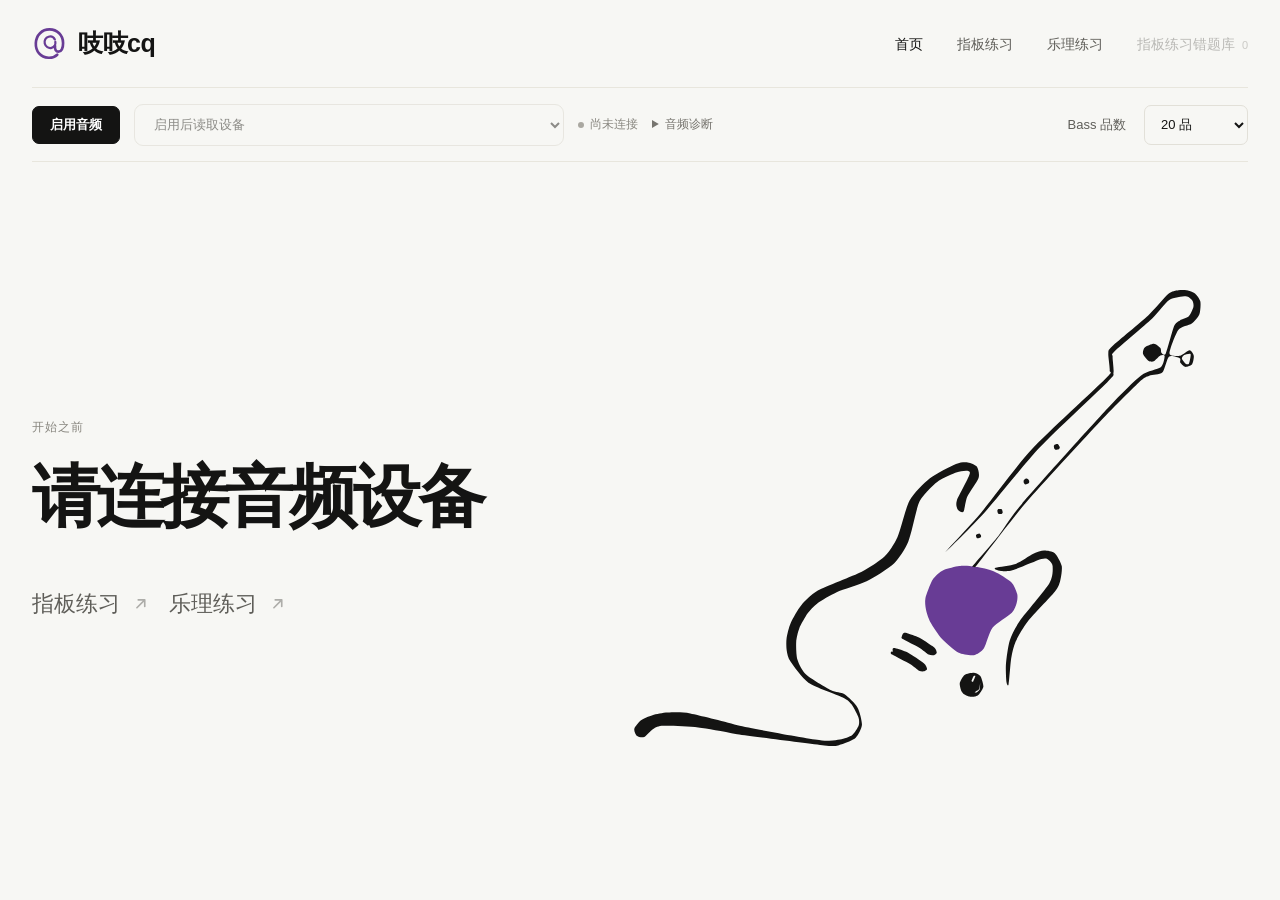
==== index.html @ e6ec27e2 "chore: organize repository root" ====
<!doctype html>
<html lang="zh-CN">
<head>
  <meta charset="UTF-8" />
  <meta name="viewport" content="width=device-width, initial-scale=1" />
  <link rel="icon" href="data:," />
  <title>贝斯指板练习</title>
  <link rel="stylesheet" href="base-styles.css?v=20260902-1" />
  <link rel="stylesheet" href="styles.css?v=20260904-1" />
  <script src="home-ui.js?v=20260902-1" defer></script>
  <script src="bass-motion.js?v=20260902-1" defer></script>
  <script src="theory-hub.js?v=20260902-1" defer></script>
</head>
<body>
  <main class="shell">
    <header class="site-header" data-tuning-module="header">
      <a class="home-brand" href="./" data-home-action="home" aria-label="返回首页">
        <svg class="brand-mark" viewBox="0 0 42 42" aria-hidden="true">
          <path class="at-outer" d="M30.3 34.4c-2.8 2.7-6.4 4-10.6 3.7C10.4 37.5 4.1 30.4 4.6 20.5 5.1 10.8 12 4 21.1 4.1c9.2.1 16.1 6.8 16.2 16.2.1 6.5-2.1 10.5-5.5 10.5-3.1 0-4.7-2.7-4.2-7.1" />
          <path class="at-inner" d="M27.4 16.1c-1.4-2.6-4.6-4-7.5-3.2-3.5.9-5.5 4.6-4.6 8.2.9 3.7 4.6 6 8.1 5.2 3.1-.7 5.2-3.9 4.6-7.2" />
        </svg>
        <span>吱吱cq</span>
      </a>
      <h1 class="practice-brand-title">
        <svg class="practice-brand-mark" viewBox="870 575 195 185" aria-hidden="true">
          <path d="M882,641C883.3,634.6 891.2,614.4 894,609C896.8,603.6 902.2,598.5 905,596C907.8,593.5 912.2,589.8 917,588C921.8,586.2 939,581.7 945,581C951,580.3 965.4,580 974,583C980.2,582.2 1001.8,587.6 1010,591C1018.2,594.4 1036.8,606 1042,611C1047.2,616 1051.8,628.3 1053,633C1054.2,637.7 1053.2,645.8 1052,650C1050.8,654.2 1048.4,662.5 1043,668C1037.6,673.5 1013.2,688.1 1007,696C1000.8,703.9 995.2,727.9 991,734C986.8,740.1 977.8,746 972,747C966.2,748 950.1,745.6 943,742C935.9,738.4 919.2,723.8 913,717C906.8,710.2 894.6,691.6 891,685C887.4,678.4 884.1,667.3 883,662C881.9,656.7 880.7,647.4 882,641Z" />
        </svg>
        <span id="practiceBrandText">贝斯指板练习</span>
      </h1>
      <nav class="top-nav" aria-label="主导航">
        <button class="top-nav-link is-active" type="button" data-home-action="home">首页</button>
        <button class="top-nav-link" type="button" data-home-action="fretboard">指板练习</button>
        <button class="top-nav-link" type="button" data-home-action="theory">乐理练习</button>
        <button id="headerWrongBank" class="top-nav-link" type="button" data-home-action="wrong">指板练习错题库 <span id="headerWrongCount">0</span></button>
      </nav>
    </header>

    <section id="audioControls" class="card controls home-setup-bar" aria-label="音频与贝斯设置">
      <div class="setup-main">
        <button id="startButton" data-tuning-text="startButton">启用音频</button>
        <div class="device-field" data-tuning-module="deviceControls">
          <label class="sr-only" for="deviceSelect" data-tuning-text="audioLabel">音频输入设备</label>
          <select id="deviceSelect" disabled><option value="">启用后读取设备</option></select>
        </div>
        <p id="deviceStatus" class="status"><span class="dot"></span>尚未连接</p>
        <details id="diagnosticPanel" class="diagnostic-panel" data-tuning-module="diagnostics">
          <summary>音频诊断</summary>
          <section class="diagnostics">
            <div><span>信号</span><strong id="level">— dB</strong></div>
            <div><span>置信度</span><strong id="confidence">—</strong></div>
            <div><span>稳定帧</span><strong id="stableFrames">0 / 4</strong></div>
          </section>
        </details>
      </div>
      <span class="bass-setup-copy">Bass 品数</span>
      <div class="instrument-config" data-tuning-module="fretSetup">
        <label class="sr-only" for="fretCount" data-tuning-text="fretLabel">贝斯品数</label>
        <select id="fretCount" class="compact-select" aria-label="贝斯品数">
          <option value="20" selected>20 品</option>
          <option value="21">21 品</option>
          <option value="22">22 品</option>
          <option value="24">24 品</option>
        </select>
      </div>
      <p class="privacy" data-tuning-module="privacy" data-tuning-text="privacyText">音频只在当前浏览器中分析，不上传、不保存。</p>
    </section>

    <section id="homeView" class="home-hero" aria-label="选择练习模块">
      <div class="hero-copy">
        <p class="hero-kicker">开始之前</p>
        <h2 data-tuning-text="productTitle">选择你的练习</h2>
        <nav class="practice-entry-list" aria-label="练习入口">
          <button id="fretboardTab" class="practice-entry" data-description="音名、弦位、八度与反应速度" data-tuning-module="fretboardCard">
            <strong data-tuning-text="fretboardTitle">指板练习</strong><svg class="practice-entry-arrow" viewBox="0 0 12 12" aria-hidden="true"><path d="M3 9 9 3M4 3h5v5" /></svg>
            <small class="practice-entry-touch-description" data-tuning-text="fretboardDescription">音名、弦位、八度与反应速度</small>
          </button>
          <button id="theoryTab" class="practice-entry" data-description="音阶、五度音型与三和弦琶音" data-tuning-module="theoryCard">
            <strong data-tuning-text="theoryTitle">乐理练习</strong><svg class="practice-entry-arrow" viewBox="0 0 12 12" aria-hidden="true"><path d="M3 9 9 3M4 3h5v5" /></svg>
            <small class="practice-entry-touch-description" data-tuning-text="theoryDescription">音阶、五度音型与三和弦琶音</small>
          </button>
        </nav>
        <p id="practiceEntryDescription" class="practice-entry-description" aria-live="polite"></p>
      </div>
      <figure class="bass-illustration" aria-label="抽象手绘贝斯插画">
        <div class="bass-motion-stage" data-svg-src="./assets/home/abstract-bass-motion.svg" aria-hidden="true">
          <img src="./assets/home/abstract-bass-transparent.png" alt="" />
        </div>
      </figure>
    </section>

    <section id="practiceWorkspace" hidden>
      <div class="workspace-bar" hidden><button id="backHomeButton" class="back-button">← 返回首页</button><strong id="workspaceTitle">指板练习</strong></div>

    <section id="fretboardModule">
    <div class="practice-grid">
    <aside class="practice-sidebar">
    <details class="card fretboard-options" open>
      <summary><span>训练范围</span><small id="fretboardOptionsSummary">单弦 E · 仅自然音</small></summary>
    <section class="settings" aria-label="练习设置">
      <div class="setting-row">
        <div><strong>练习弦</strong></div>
        <div class="choice">
          <label><input type="radio" name="stringMode" value="single" checked><span>单弦</span></label>
          <label><input type="radio" name="stringMode" value="mixed"><span>混合弦</span></label>
        </div>
      </div>
      <div id="stringPicker" class="string-picker" aria-label="选择练习弦">
        <label><input type="radio" name="bassString" value="E" checked><span>E</span></label>
        <label><input type="radio" name="bassString" value="A"><span>A</span></label>
        <label><input type="radio" name="bassString" value="D"><span>D</span></label>
        <label><input type="radio" name="bassString" value="G"><span>G</span></label>
      </div>
      <div class="setting-row">
        <div><strong>音名范围</strong></div>
        <div class="choice">
          <label><input type="radio" name="noteSet" value="natural" checked><span>仅自然音</span></label>
          <label><input type="radio" name="noteSet" value="all"><span>全部音</span></label>
          <label><input type="radio" name="noteSet" value="accidental"><span>仅升降音</span></label>
        </div>
      </div>
      <div class="settings-group-heading"><strong>其他设置</strong><small id="fretboardChallengeSummary">不区分八度 · 不限时</small></div>
      <div class="setting-row">
        <div><strong>八度判定</strong><small>开启后必须区分 G2、G3等实际音高</small></div>
        <div class="choice">
          <label><input type="radio" name="octaveMode" value="ignore" checked><span>不区分</span></label>
          <label><input type="radio" name="octaveMode" value="exact"><span>区分八度</span></label>
        </div>
      </div>
      <div class="setting-row">
        <div><strong>答题时间</strong><small>超时不记入错题库</small></div>
        <div class="choice">
          <label><input type="radio" name="timeLimit" value="0" checked><span>不限时</span></label>
          <label><input type="radio" name="timeLimit" value="5"><span>5 秒</span></label>
          <label><input type="radio" name="timeLimit" value="3"><span>3 秒</span></label>
        </div>
      </div>
    </section>
    </details>
    <button id="wrongBankButton" class="wrong-bank-button" hidden>错题库 <span id="wrongCount">0</span></button>
    <span class="signature-watermark signature-watermark--practice" aria-hidden="true">@吱吱cq</span>
    </aside>

    <div class="practice-main">
    <div id="quizHome"></div>
    <section id="quizCard" class="card quiz">
      <div class="scorebar">
        <span>第 <strong id="round">1</strong> 题</span>
        <span id="timer">不限时</span>
        <span>正确 <strong id="score">0</strong></span>
      </div>
      <p id="prompt" class="prompt">请弹出</p>
      <div id="targetNote" class="target-note">—</div>
      <p id="enharmonic" class="enharmonic"></p>
      <p id="targetOctave" class="octave">启用音频后开始</p>
      <button id="readyButton" class="ready-button" hidden>开始</button>
      <div id="feedback" class="feedback waiting">等待开始</div>
      <p id="heard" class="heard">当前识别：—</p>
      <div class="quiz-actions">
        <button id="exitWrongButton" class="secondary" hidden>退出错题练习</button>
        <button id="pauseButton" class="secondary" disabled>暂停练习</button>
        <button id="nextButton" class="secondary" disabled>跳过本题</button>
      </div>
    </section>
    <div class="fretboard-mobile-footer-actions">
      <button class="fretboard-mobile-home back-button" type="button" data-home-action="home">返回首页</button>
      <div id="fretboardCoverage" class="coverage-status">覆盖 0 / 0</div>
    </div>
    </div>
    </div>
    <footer class="practice-footer">@吱吱cq</footer>
    </section>

    <section id="theoryModule" hidden>
      <section id="theoryHub" class="theory-hub">
        <nav class="theory-hub-tabs" role="tablist" aria-label="选择乐理练习">
          <button class="theory-hub-tab is-selected" type="button" role="tab" aria-selected="true" data-hub-theory="scale">音阶</button>
          <button class="theory-hub-tab" type="button" role="tab" aria-selected="false" data-hub-theory="triad">三和弦琶音</button>
          <button class="theory-hub-tab" type="button" role="tab" aria-selected="false" data-hub-theory="interval">五度音型</button>
          <button class="theory-hub-tab" type="button" role="tab" aria-selected="false" data-hub-theory="degree">调内级数</button>
        </nav>
        <section id="theoryHubHero" class="theory-hub-hero" data-hub-kind="scale" aria-labelledby="theoryHubTitle">
          <div class="theory-hub-copy">
            <div class="theory-hub-copy-content">
              <p class="theory-hub-kicker">乐理练习</p>
              <h2 id="theoryHubTitle">音阶</h2>
              <p id="theoryHubDescription">熟悉大调与自然小调的音阶走向</p>
              <button id="theoryHubLaunch" type="button" data-theory-type="scale" hidden aria-hidden="true" tabindex="-1"></button>
            </div>
          </div>
          <div class="theory-hub-preview" aria-label="音阶练习过程预览">
            <span class="signature-watermark signature-watermark--hub" aria-hidden="true">@吱吱cq</span>
            <div class="theory-preview-copy">
              <p id="theoryPreviewPrompt" class="theory-preview-prompt" hidden></p>
              <h3 id="theoryPreviewTitle">大调</h3>
            </div>
            <div id="theoryPreviewSequence" class="theory-preview-sequence theory-preview-sequence--scale" aria-hidden="true"></div>
          </div>
        </section>
        <footer class="practice-footer">@吱吱cq</footer>
      </section>
      <select id="theoryType" hidden aria-label="当前乐理练习"><option value="scale">音阶</option><option value="interval">五度音型</option><option value="triad">三和弦琶音</option><option value="degree">调内级数</option></select>
      <section id="theoryPractice" hidden>
      <div class="subpage-bar theory-hub-back-row"><button id="backTheoryButton" class="back-button">返回乐理 Hub</button><strong id="theoryPracticeTitle" class="sr-only">音阶</strong></div>
      <div class="practice-grid theory-grid">
      <aside class="practice-sidebar">
      <details class="card theory-options" open>
        <summary><span>训练范围</span><small id="theoryOptionsSummary">可选</small></summary>
        <section class="settings theory-settings">
        <div id="scaleQualityRow" class="setting-row">
          <div><strong>调式</strong></div>
          <div class="choice">
            <label><input type="radio" name="scaleQuality" value="major" checked><span>大调</span></label>
            <label><input type="radio" name="scaleQuality" value="minor"><span>自然小调</span></label>
          </div>
        </div>
        <div id="theoryRootRangeRow" class="setting-row">
          <div><strong id="theoryRootRangeLabel">主音范围</strong></div>
          <div class="choice">
            <label><input type="radio" name="theoryRootRange" value="natural" checked><span>仅自然音</span></label>
            <label><input type="radio" name="theoryRootRange" value="all"><span>全部音</span></label>
            <label><input type="radio" name="theoryRootRange" value="accidental"><span>仅升降音</span></label>
          </div>
        </div>
        <div class="setting-row">
          <div><strong id="theoryKeyLabel">调</strong></div>
          <select id="scaleKey" class="compact-select" aria-label="选择调">
            <option value="random" selected>不指定</option>
            <option value="0">C</option><option value="7">G</option><option value="2">D</option><option value="9">A</option>
            <option value="4">E</option><option value="11">B</option><option value="6">F♯ / G♭</option><option value="1">C♯ / D♭</option>
            <option value="8">G♯ / A♭</option><option value="3">D♯ / E♭</option><option value="10">A♯ / B♭</option><option value="5">F</option>
          </select>
        </div>
        <div id="theoryStringRow" class="setting-row">
          <div><strong>根音所在弦</strong></div>
          <div class="choice">
            <label><input type="radio" name="scaleString" value="E"><span>E 弦</span></label>
            <label><input type="radio" name="scaleString" value="A"><span>A 弦</span></label>
            <label><input type="radio" name="scaleString" value="D"><span>D 弦</span></label>
            <label><input type="radio" name="scaleString" value="G"><span>G 弦</span></label>
            <label><input type="radio" name="scaleString" value="mixed" checked><span>不指定</span></label>
          </div>
        </div>
        <div id="arpStringRow" class="setting-row" hidden>
          <div><strong>起始弦</strong><small>两八度琶音从 E 弦或 A 弦根音开始</small></div>
          <div class="choice">
            <label><input type="radio" name="arpString" value="E"><span>E 弦</span></label>
            <label><input type="radio" name="arpString" value="A"><span>A 弦</span></label>
            <label><input type="radio" name="arpString" value="mixed" checked><span>不指定</span></label>
          </div>
        </div>
        <div id="triadRow" class="setting-row" hidden>
          <div><strong>和弦类型</strong><small>连续上行两个八度</small></div>
          <select id="triadType" class="compact-select" aria-label="三和弦类型">
            <option value="random">不指定</option><option value="major" selected>大三和弦</option><option value="minor">小三和弦</option>
          </select>
        </div>
        </section>
      </details>
      <span class="signature-watermark signature-watermark--practice signature-watermark--theory" aria-hidden="true">@吱吱cq</span>
      </aside>
      <div class="practice-main theory-practice-main">
      <section class="card scale-quiz">
        <p id="scalePrompt" class="prompt">从 A 弦上的 C 开始</p>
        <h2 id="scaleTitle">C 大调</h2>
        <p id="scaleDirectionText" class="scale-direction">上行一个八度，再下行返回</p>
        <div id="scaleProgress" class="scale-progress" aria-label="C大调音阶进度"></div>
        <div id="scaleFeedback" class="feedback waiting">启用音频后开始</div>
        <p id="scaleHeard" class="heard"></p>
        <div id="sequenceHintControls" class="sequence-hint-controls">
          <div class="choice">
            <label><input type="radio" name="hintMode" value="guided"><span>显示音名</span></label>
            <label><input type="radio" name="hintMode" value="memory" checked><span>隐藏音名</span></label>
          </div>
        </div>
        <div class="quiz-actions">
          <button id="resetScaleButton" class="secondary">重新开始</button>
          <button id="skipTheoryButton" class="secondary">跳过本题</button>
        </div>
      </section>
      <div class="theory-mobile-footer-actions">
        <button class="theory-mobile-hub back-button" type="button" data-theory-return>返回乐理 Hub</button>
        <div id="theoryCoverage" class="coverage-status">覆盖 0 / 0</div>
      </div>
      </div>
      </div>
      <footer class="practice-footer">@吱吱cq</footer>
      </section>
    </section>

    </section>
  </main>
  <dialog id="wrongPracticeDialog" class="wrong-practice-dialog">
    <div class="wrong-practice-head"><h2>错题练习</h2><span id="wrongPracticeRemaining"></span></div>
    <div id="wrongPracticeBody" class="wrong-practice-body"></div>
  </dialog>
  <dialog id="timeSupportDialog" class="support-dialog">
    <h2>需要切换为不限时吗？</h2>
    <p>已经连续 5 题超时或出现错误。可以先取消计时，专注找到正确的音。</p>
    <div class="support-actions">
      <button id="switchUntimedButton">返回不限时练习</button>
      <button id="continueTimedButton" class="secondary">继续计时练习</button>
    </div>
  </dialog>
  <script type="module" src="app.js?v=20260904-2"></script>
</body>
</html>
---- base-styles.css ----
:root { color-scheme: dark; font-family: Inter, ui-sans-serif, -apple-system, BlinkMacSystemFont, "Segoe UI", sans-serif; background:#0b0d0c; color:#f1f3ed; }
* { box-sizing:border-box; }
body { margin:0; min-height:100vh; background:radial-gradient(circle at 50% -20%,#263126 0,transparent 42%),#0b0d0c; }
.shell { width:min(680px,calc(100% - 32px)); margin:0 auto; padding:52px 0 48px; }
header { margin-bottom:24px; }
.eyebrow { color:#b7e56d; letter-spacing:.16em; font-size:12px; font-weight:700; margin:0 0 10px; }
h1 { font-size:clamp(30px,6vw,48px); letter-spacing:-.04em; margin:0; }
.subtitle { color:#92998f; margin:10px 0 0; }
.card { border:1px solid #2a2f2a; border-radius:18px; background:rgba(22,25,22,.92); box-shadow:0 18px 60px rgba(0,0,0,.24); }
.controls { padding:20px; margin-bottom:14px; }
label { display:block; color:#b8beb4; font-size:13px; margin-bottom:9px; }
.control-row { display:flex; gap:10px; }
select,button { min-height:44px; border-radius:10px; border:1px solid #394038; font:inherit; }
select { min-width:0; flex:1; padding:0 12px; background:#0f120f; color:#e8ece4; }
button { padding:0 19px; border-color:#b7e56d; background:#b7e56d; color:#13200d; font-weight:750; cursor:pointer; }
button.stop { border-color:#555d53; background:#272c27; color:#f0f2ed; }
button:disabled { opacity:.55; cursor:wait; }
.status { color:#8d958a; font-size:13px; margin:13px 0 0; }
.dot { display:inline-block; width:7px; height:7px; border-radius:50%; background:#666; margin-right:7px; }
.status.active .dot { background:#b7e56d; box-shadow:0 0 10px #b7e56d; }
.result { min-height:365px; padding:32px 24px; display:flex; align-items:center; flex-direction:column; justify-content:center; }
.hint { margin:0 0 8px; color:#899086; font-size:13px; }
.note { font-size:clamp(90px,25vw,150px); font-weight:800; line-height:.9; letter-spacing:-.08em; font-variant-numeric:tabular-nums; }
.frequency { margin-top:22px; font-size:24px; font-variant-numeric:tabular-nums; }
.unit { color:#7f877d; font-size:14px; }
.tuning { width:min(360px,90%); display:grid; grid-template-columns:22px 1fr 22px; align-items:center; gap:8px; margin-top:25px; color:#697068; }
.meter { height:8px; background:#31362f; border-radius:99px; position:relative; overflow:hidden; }
.meter-fill { position:absolute; left:50%; top:0; width:0; height:100%; background:#b7e56d; transition:width 90ms,left 90ms; }
.center-mark { position:absolute; width:2px; height:14px; background:white; left:calc(50% - 1px); top:-3px; }
.cents { color:#9ca399; font-size:13px; min-height:18px; margin:10px 0 0; }
.diagnostics { display:grid; grid-template-columns:repeat(3,1fr); gap:1px; border:1px solid #282d27; border-radius:14px; overflow:hidden; margin-top:14px; background:#282d27; }
.diagnostics div { padding:15px; background:#151815; display:flex; flex-direction:column; gap:5px; }
.diagnostics span { color:#747c72; font-size:11px; }
.diagnostics strong { font-size:14px; font-variant-numeric:tabular-nums; }
.tips { margin-top:20px; color:#91998f; font-size:13px; line-height:1.6; }
summary { cursor:pointer; color:#b2b9af; }
@media(max-width:520px){.control-row{flex-direction:column}.diagnostics div{padding:12px 9px}.diagnostics strong{font-size:12px}.shell{padding-top:28px}}
---- styles.css ----
.shell { width:min(1180px,calc(100% - 32px)); padding:24px 0 28px; }
header { margin-bottom:18px; }
header h1 { font-size:clamp(28px,4vw,40px); }
body.in-practice header { margin-bottom:10px; }
body.in-practice header .eyebrow,body.in-practice header .subtitle { display:none; }
body.in-practice header h1 { font-size:24px; }
body.in-practice .shell { padding-bottom:10px; }
.quiz { min-height:430px; padding:25px; text-align:center; position:relative; }
.settings { padding:5px 20px; margin-bottom:14px; }
.setting-row { display:flex; align-items:center; justify-content:space-between; gap:18px; padding:16px 0; border-bottom:1px solid #2a2f2a; }
.setting-row:last-child { border-bottom:0; }
.setting-row[hidden] { display:none; }
.setting-row strong { display:block; font-size:14px; }
.setting-row small { display:block; color:#7e867b; margin-top:4px; line-height:1.35; }
.choice,.string-picker { display:flex; flex-shrink:0; padding:3px; border-radius:10px; background:#0e110e; }
.choice label,.string-picker label { margin:0; cursor:pointer; }
.choice input,.string-picker input { position:absolute; opacity:0; pointer-events:none; }
.choice span,.string-picker span { display:block; padding:7px 10px; border-radius:7px; color:#8e968b; white-space:nowrap; font-size:12px; }
.choice input:checked+span,.string-picker input:checked+span { background:#34412d; color:#c9ef8c; }
.string-picker { margin:11px 0 3px; width:max-content; }
.string-picker span { min-width:42px; text-align:center; font-size:14px; font-weight:750; }
.string-picker.hidden { display:none; }
.compact-select { flex:0 0 auto; min-width:100px; min-height:38px; }
.instrument-config { display:flex; align-items:center; justify-content:space-between; gap:12px; margin-top:15px; padding-top:15px; border-top:1px solid #2a2f2a; }
.instrument-config label { margin:0; color:#d4dad0; font-size:15px; font-weight:750; }
.instrument-config .compact-select { min-width:105px; }
.scorebar { display:flex; justify-content:space-between; color:#8e968b; font-size:13px; }
.scorebar strong { color:#eef1ea; }
#timer.urgent { color:#ff9f8c; font-weight:750; }
.prompt { color:#8b9388; margin:47px 0 4px; }
.target-note { font-size:clamp(100px,28vw,168px); font-weight:850; line-height:.9; letter-spacing:-.06em; font-variant-numeric:tabular-nums; }
.octave-number { display:inline-block; margin-left:.04em; font-size:.48em; letter-spacing:0; vertical-align:baseline; }
.question-concealed { visibility:hidden; }
.ready-button { display:block; margin:0 auto 14px; }
.ready-button[hidden] { display:none; }
.enharmonic { height:20px; color:#b7c1b2; margin:10px 0 0; font-size:14px; }
.octave { color:#8e968b; margin:12px 0 28px; }
.feedback { display:inline-block; min-width:180px; padding:10px 17px; border-radius:99px; font-weight:750; }
.feedback.waiting { color:#90978d; background:#252a24; }
.feedback.correct { color:#18230f; background:#b7e56d; }
.feedback.wrong { color:#ffd5ce; background:#552c27; }
.feedback.listening { color:#d8e6ca; background:#263320; }
.heard { min-height:20px; color:#7d857a; font-size:13px; margin:15px 0; }
.secondary { min-height:38px; color:#c9d0c5; background:transparent; border-color:#3b4239; }
.secondary:disabled { opacity:.35; cursor:not-allowed; }
.quiz-actions { display:flex; justify-content:center; gap:10px; }
.quiz-actions [hidden] { display:none; }
.privacy { text-align:center; color:#626961; font-size:11px; margin-top:16px; }
.wrong-bank-button { display:block; margin:0 0 14px auto; min-height:36px; padding:0 13px; background:#1c211c; border-color:#343a33; color:#bcc4b9; font-size:13px; }
.wrong-bank-button span { display:inline-grid; place-items:center; min-width:22px; height:22px; margin-left:5px; border-radius:99px; background:#353d33; color:#dcedc8; }
.wrong-bank-button:disabled { opacity:.45; cursor:not-allowed; }
.controls.compact { display:flex; align-items:center; gap:14px; padding:10px 14px; }
.controls.compact>label { display:none; }
.controls.compact .control-row { flex:1; min-width:280px; }
.controls.compact .control-row select,.controls.compact .control-row button { min-height:38px; }
.controls.compact .status { max-width:230px; margin:0; overflow:hidden; text-overflow:ellipsis; white-space:nowrap; }
.controls.compact .instrument-config { flex:0 0 auto; margin:0; padding:0; border:0; }
.controls.compact .instrument-config select { min-height:38px; }
.controls.compact .diagnostic-panel,.controls.compact .privacy { display:none; }
.practice-grid { display:grid; grid-template-columns:minmax(260px,320px) minmax(0,1fr); align-items:start; gap:14px; }
.practice-sidebar { min-width:0; }
.practice-main { min-width:0; }
.practice-main .quiz,.theory-grid .scale-quiz { min-height:380px; margin:0; }
.fretboard-options { margin-bottom:12px; padding:0 16px; }
.fretboard-options>summary { display:flex; align-items:center; justify-content:space-between; padding:15px 0; list-style:none; font-size:14px; font-weight:750; }
.fretboard-options>summary::-webkit-details-marker { display:none; }
.fretboard-options>summary small { color:#778073; font-size:12px; font-weight:500; }
.fretboard-options>summary small { max-width:72%; text-align:right; line-height:1.35; }
.fretboard-options[open]>summary { border-bottom:1px solid #2a2f2a; }
.fretboard-options .settings { margin:0; padding:0; }
.practice-sidebar .setting-row { align-items:flex-start; flex-direction:column; gap:9px; padding:12px 0; }
.coverage-status { padding:12px 0 14px; border-top:1px solid #2a2f2a; color:#aeb6aa; font-size:13px; font-weight:700; text-align:center; }
.practice-sidebar .choice { width:100%; }
.practice-sidebar .choice label { flex:1; }
.practice-sidebar .choice span { text-align:center; padding-left:7px; padding-right:7px; }
.practice-sidebar .compact-select { width:100%; }
.practice-sidebar .string-picker { width:100%; }
.practice-sidebar .string-picker label { flex:1; }
.wrong-bank-button { margin-left:0; width:100%; }
.home-modules,.theory-hub { display:grid; grid-template-columns:repeat(2,1fr); gap:14px; }
.module-card,.theory-card { min-height:220px; padding:28px; border:1px solid #30372f; border-radius:18px; background:#151915; color:#edf1e9; text-align:left; }
.module-card { display:flex; flex-direction:column; justify-content:center; }
.module-card:hover,.theory-card:hover { border-color:#71934c; background:#1b2218; }
.module-card-kicker { display:block; margin-bottom:35px; color:#9fcf62; font-size:11px; font-weight:800; letter-spacing:.13em; }
.module-card strong,.theory-card strong { display:block; font-size:28px; }
.module-card small,.theory-card small { display:block; margin-top:8px; color:#858e82; font-size:13px; line-height:1.5; }
.theory-card { min-height:140px; }
.theory-card.secondary-theory { border-style:dashed; }
.workspace-bar,.subpage-bar { display:flex; align-items:center; justify-content:space-between; margin-bottom:14px; }
.workspace-bar strong,.subpage-bar strong { color:#cbd2c7; font-size:14px; }
.back-button { min-height:36px; padding:7px 12px; border-color:#343b32; background:transparent; color:#aeb6aa; font-size:13px; }
.subpage-bar { margin-top:2px; }
.theory-hub[hidden],#theoryPractice[hidden],#practiceWorkspace[hidden],#homeView[hidden] { display:none; }
.module-tabs { display:grid; grid-template-columns:1fr 1fr; gap:5px; margin:0 0 14px; padding:5px; border:1px solid #2b312a; border-radius:13px; background:#111411; }
.module-tabs button { border-color:transparent; background:transparent; color:#858d82; }
.module-tabs button.active { background:#34412d; color:#cef394; }
.fixed-value { color:#c6cec2; font-size:13px; }
.theory-entry { padding:5px 20px; margin-bottom:14px; }
.theory-entry .setting-row { border-bottom:0; }
.theory-options { margin-bottom:14px; padding:0 20px; }
.theory-options>summary { display:flex; align-items:center; justify-content:space-between; padding:16px 0; cursor:pointer; color:#c6cec2; font-size:14px; font-weight:750; list-style:none; }
.theory-options>summary::-webkit-details-marker { display:none; }
.theory-options>summary small { max-width:72%; color:#778073; font-size:12px; font-weight:500; text-align:right; line-height:1.35; }
.theory-options[open]>summary { border-bottom:1px solid #2a2f2a; }
.theory-options .settings { margin:0; padding:0; }
.scale-quiz { min-height:430px; padding:30px 25px; text-align:center; }
.scale-quiz h2 { margin:8px 0 3px; font-size:45px; }
.scale-direction { margin:0 0 40px; color:#7f877c; }
.scale-progress { display:grid; grid-template-columns:repeat(8,1fr); justify-content:center; gap:7px; margin:0 auto 38px; max-width:560px; }
.scale-step { display:flex; align-items:center; justify-content:center; height:56px; border:1px solid #343b32; border-radius:10px; color:#777f75; font-weight:750; }
.scale-progress.round-trip { width:100%; grid-template-columns:repeat(15,minmax(0,42px)); justify-content:center; gap:4px; max-width:none; }
.scale-progress.round-trip .scale-step { height:44px; border-radius:7px; font-size:13px; }
.scale-progress.short-sequence { grid-template-columns:repeat(auto-fit,minmax(70px,1fr)); max-width:320px; }
.scale-step.done { border-color:#759a4a; background:#293820; color:#c9ef90; }
.scale-step.current { border-color:#b7e56d; color:#eff7e5; box-shadow:0 0 0 2px rgba(183,229,109,.12); }
.scale-step.concealed { color:#596057; }
.scale-step.hint { color:#e2efcf; border-style:dashed; }
.progress-octave { margin-left:2px; font-size:.68em; font-weight:650; opacity:.72; align-self:center; }
.sequence-hint-controls { display:flex; align-items:center; justify-content:center; gap:12px; margin:0 auto 14px; color:#8b9388; font-size:13px; }
.sequence-hint-controls .choice { width:auto; }
.support-dialog { width:min(430px,calc(100% - 28px)); padding:26px; border:1px solid #3b4438; border-radius:18px; background:#121612; color:#edf1e9; box-shadow:0 30px 100px #000; }
.support-dialog::backdrop { background:rgba(0,0,0,.72); backdrop-filter:blur(4px); }
.support-dialog h2 { margin:0 0 10px; font-size:24px; }
.support-dialog p { margin:0 0 22px; color:#90988d; line-height:1.65; }
.support-actions { display:flex; gap:10px; }
.support-actions button { flex:1; }

/* Timed-practice support uses the same neutral modal language as wrong-answer practice. */
.support-dialog { border:1px solid rgba(255,255,255,.12); background:#141413; color:#fff; box-shadow:0 18px 50px rgba(0,0,0,.14); }
.support-dialog p { color:rgba(255,255,255,.72); }
.support-dialog #switchUntimedButton { border-color:#683c95; background:#683c95; color:#fff; }
.support-dialog #continueTimedButton { border-color:rgba(255,255,255,.18); background:transparent; color:#fff; }
.support-dialog #continueTimedButton:hover,.support-dialog #continueTimedButton:focus-visible { border-color:rgba(255,255,255,.3); background:rgba(255,255,255,.06); }
.ready-button { border-color:#683c95; background:#683c95; color:#fff; }
#theoryModule[hidden],#fretboardModule[hidden] { display:none; }
.wrong-practice-dialog { width:min(730px,calc(100% - 24px)); max-height:calc(100vh - 24px); padding:18px; overflow:auto; border:1px solid #394137; border-radius:20px; background:#0e110e; color:#f1f3ed; box-shadow:0 35px 120px #000; }
.wrong-practice-dialog::backdrop { background:rgba(0,0,0,.78); backdrop-filter:blur(5px); }
.wrong-practice-head { display:flex; justify-content:space-between; align-items:flex-end; padding:5px 5px 15px; }
.wrong-practice-head h2 { margin:0; font-size:27px; }
.wrong-practice-head .eyebrow { margin-bottom:4px; }
.wrong-practice-head>span { color:#8c9488; font-size:13px; }
.wrong-practice-dialog .quiz { box-shadow:none; }
.diagnostic-panel { margin-top:14px; color:#7d857a; font-size:12px; }
.diagnostic-panel summary { width:max-content; margin:0 auto; cursor:pointer; }
.diagnostic-panel .diagnostics { margin-top:10px; }
@media(min-width:701px){
  .controls:not(.compact){display:grid;grid-template-columns:minmax(0,1fr) auto;grid-template-rows:auto auto auto;column-gap:20px;row-gap:7px;padding:14px 16px}
  .controls:not(.compact)>label{grid-column:1;grid-row:1;margin:0}
  .controls:not(.compact)>.control-row{grid-column:1;grid-row:2}
  .controls:not(.compact)>.status{grid-column:1;grid-row:3;margin:0;align-self:center}
  .controls:not(.compact)>.instrument-config{grid-column:2;grid-row:2;margin:0;padding:0;border:0;justify-content:flex-start}
  .controls:not(.compact)>.diagnostic-panel{grid-column:2;grid-row:3;margin:0;align-self:center}
  .controls:not(.compact)>.privacy{grid-column:1 / -1;margin:0;text-align:left}
}
@media(max-width:700px){.practice-grid{grid-template-columns:1fr}.controls.compact{align-items:stretch;flex-direction:column}.controls.compact .control-row{min-width:0}.controls.compact .status{max-width:none}.controls.compact .instrument-config{padding-top:10px;border-top:1px solid #2a2f2a}.setting-row{align-items:flex-start;flex-direction:column}.choice{width:100%}.choice label{flex:1}.choice span{text-align:center}.quiz{min-height:410px}}
@media(max-width:600px){.home-modules,.theory-hub{grid-template-columns:1fr}.module-card,.theory-card{min-height:125px}.module-card-kicker{margin-bottom:22px}}
@media(max-width:600px){.scale-progress.round-trip{gap:2px}.scale-progress.round-trip .scale-step{height:36px;border-radius:5px;font-size:10px}}
@media(max-width:600px){.scale-progress{grid-template-columns:repeat(4,1fr)}.scale-step{height:48px}}
@media(max-width:600px){.sequence-hint-controls{align-items:stretch;flex-direction:column}.support-actions{flex-direction:column}}

/* Home UI v1 — editorial warm-white system. */

body:not(.in-practice) {
  background:#f7f7f4;
  color:#141413;
  font-family:"PingFang SC","Microsoft YaHei",sans-serif;
}
body:not(.in-practice) .shell { width:min(1420px,calc(100% - 64px)); margin:0 auto; padding:0; }
.sr-only { position:absolute !important; width:1px !important; height:1px !important; padding:0 !important; margin:-1px !important; overflow:hidden !important; clip:rect(0,0,0,0) !important; white-space:nowrap !important; border:0 !important; }

.site-header { display:flex; align-items:center; justify-content:space-between; min-height:88px; margin:0; border-bottom:1px solid #e8e6dd; }
.home-brand { display:inline-flex; align-items:center; gap:11px; color:#141413; text-decoration:none; font-size:25px; font-weight:600; letter-spacing:-.02em; }
.brand-mark { width:35px; height:35px; overflow:visible; }
.brand-mark path { fill:none; stroke:#683c95; stroke-linecap:round; stroke-linejoin:round; }
.brand-mark .at-outer { stroke-width:3.2; }
.brand-mark .at-inner { stroke-width:2.7; }
.top-nav { display:flex; align-items:center; gap:34px; }
.top-nav-link { position:relative; min-height:36px; padding:0; border:0; border-radius:0; background:transparent; color:#5f5e59; font:500 14px/1 "PingFang SC","Microsoft YaHei",sans-serif; }
.top-nav-link::after { content:""; position:absolute; right:0; bottom:0; left:0; height:1px; background:#683c95; opacity:0; transform:scaleX(.4); transition:opacity 150ms ease,transform 150ms ease; }
.top-nav-link:hover,.top-nav-link:focus-visible,.top-nav-link.is-active { color:#141413; }
.top-nav-link:hover::after,.top-nav-link:focus-visible::after { opacity:1; transform:scaleX(1); }
.top-nav-link:disabled { opacity:.4; cursor:not-allowed; }
#headerWrongCount { display:inline-block; min-width:1ch; margin-left:3px; color:#8b8983; font-size:11px; }
.practice-brand-title { display:none; }

body:not(.in-practice) .home-setup-bar { display:grid; grid-template-columns:minmax(0,1fr) auto auto; grid-template-rows:auto; align-items:center; gap:18px; min-height:74px; margin:0; padding:12px 0; border:0; border-bottom:1px solid #e8e6dd; border-radius:0; background:transparent; box-shadow:none; }
.setup-main { display:flex; align-items:center; gap:14px; min-width:0; }
body:not(.in-practice) #startButton { flex:0 0 auto; min-height:38px; padding:0 17px; border:1px solid #141413; border-radius:7px; background:#141413; color:#fff; font-size:13px; font-weight:600; }
body:not(.in-practice) #startButton.stop { border-color:#141413; background:transparent; color:#141413; }
.device-field { flex:0 1 430px; min-width:190px; }
body:not(.in-practice) #deviceSelect { width:100%; min-height:42px; padding:0 42px 0 15px; border:1px solid #e2e0d8; border-radius:9px; background-color:transparent; color:#5f5e59; font-size:13px; font-weight:400; appearance:auto; }
body:not(.in-practice) .home-setup-bar .status { flex:0 0 auto; margin:0; color:#88867f; font-size:12px; white-space:nowrap; }
body:not(.in-practice) .home-setup-bar .dot { width:6px; height:6px; margin-right:6px; background:#aaa8a1; }
body:not(.in-practice) .home-setup-bar .status.active .dot { background:#683c95; box-shadow:none; }
body:not(.in-practice) .home-setup-bar .diagnostic-panel { position:relative; flex:0 0 auto; margin:0; color:#85837d; font-size:12px; }
body:not(.in-practice) .home-setup-bar .diagnostic-panel summary { color:#77756f; }
body:not(.in-practice) .home-setup-bar .diagnostic-panel .diagnostics { position:absolute; z-index:5; top:28px; right:0; width:330px; margin:0; border:1px solid #e2e0d8; border-radius:8px; background:#f7f7f4; }
body:not(.in-practice) .home-setup-bar .diagnostics div { background:#f3f1ec; }
.bass-setup-copy { min-height:38px; padding:0; display:inline-flex; align-items:center; border:0; border-radius:0; color:#5f5e59; font-size:13px; }
body:not(.in-practice) .home-setup-bar .instrument-config { display:block; grid-column:auto; grid-row:auto; margin:0; padding:0; border:0; }
body:not(.in-practice) .home-setup-bar .compact-select { width:104px; min-width:104px; min-height:40px; padding:0 12px; border:1px solid #e2e0d8; border-radius:7px; background:transparent; color:#141413; font-size:13px; }
body:not(.in-practice) .home-setup-bar .privacy { display:none; }

.home-hero { position:relative; display:grid; grid-template-columns:minmax(0,.94fr) minmax(500px,1.06fr); align-items:center; gap:clamp(34px,5vw,84px); min-height:calc(100vh - 164px); padding:clamp(70px,9vh,124px) 0 52px; }
.hero-copy { align-self:center; max-width:650px; padding-left:0; }
.hero-kicker { margin:0 0 24px; color:#88867f; font-size:12px; font-weight:500; letter-spacing:.08em; text-transform:uppercase; }
.hero-copy h2 { max-width:620px; margin:0; color:#141413; font-size:clamp(54px,5.3vw,76px); font-weight:700; line-height:1.08; letter-spacing:-.055em; }
.practice-entry-list { display:flex; align-items:center; gap:20px; margin-top:48px; }
.practice-entry { display:inline-flex; align-items:center; gap:13px; min-height:46px; padding:6px 0; border:0; border-radius:8px; background:transparent; color:#5f5e59; font-family:"PingFang SC","Microsoft YaHei",sans-serif; font-size:clamp(19px,1.7vw,25px); font-weight:400; line-height:1.2; transition:background-color 150ms ease,color 150ms ease,padding 150ms ease; }
.practice-entry strong { font-weight:400; }
.practice-entry-touch-description { position:absolute; width:1px; height:1px; padding:0; margin:-1px; overflow:hidden; clip:rect(0,0,0,0); white-space:nowrap; border:0; }
.practice-entry-arrow { width:.72em; height:.72em; fill:none; stroke:currentColor; stroke-width:1.25; stroke-linecap:round; stroke-linejoin:round; opacity:.48; transition:opacity 150ms ease; }
.practice-entry:hover,.practice-entry:focus-visible { padding:9px 16px; background:#683c95; color:#fff; outline:none; }
.practice-entry:hover strong,.practice-entry:focus-visible strong { font-weight:500; }
.practice-entry:hover .practice-entry-arrow,.practice-entry:focus-visible .practice-entry-arrow { opacity:1; }
.practice-entry-description { min-height:23px; margin:20px 0 0; color:#5f5e59; font-size:15px; font-weight:400; line-height:1.55; opacity:0; transform:translateY(5px); transition:opacity 170ms ease,transform 170ms ease; }
.practice-entry-description.is-visible { opacity:1; transform:translateY(0); }
.bass-illustration { align-self:center; width:min(126%,1000px); margin:0; justify-self:end; transform:translateX(-3.5%) scale(1.12948264); transform-origin:left bottom; }
.bass-motion-stage { width:100%; aspect-ratio:1619/971; }
.bass-motion-stage>img,.bass-motion-stage>svg { display:block; width:100%; height:100%; }

@media(min-width:1101px) {
  .home-hero { overflow-x:clip; overflow-clip-margin:32px; }
}
@media(min-width:801px) and (max-width:1100px) {
  .bass-illustration { width:min(123%,1000px); transform:translateX(-3.5%) scale(1.07); }
}

body.in-practice .site-header { min-height:auto; border:0; }
body.in-practice .site-header .home-brand,body.in-practice .site-header .top-nav { display:none; }
body.in-practice .practice-brand-title { display:block; }
body.in-practice .home-setup-bar.compact { display:flex; }
body.in-practice .home-setup-bar.compact .setup-main { display:flex; flex:1; align-items:center; gap:10px; min-width:0; }
body.in-practice .home-setup-bar.compact .device-field { flex:1; min-width:180px; }
body.in-practice .home-setup-bar.compact .bass-setup-copy { display:none; }

@media(max-width:980px) {
  body:not(.in-practice) .shell { width:min(100% - 40px,940px); }
  .top-nav { gap:20px; }
  body:not(.in-practice) .home-setup-bar { grid-template-columns:minmax(0,1fr) auto; }
  .setup-main { flex-wrap:wrap; }
  .bass-setup-copy { display:none; }
  .home-hero { grid-template-columns:minmax(0,.9fr) minmax(370px,1.1fr); gap:22px; }
  .hero-copy h2 { font-size:clamp(48px,6.2vw,64px); }
}
@media(max-width:800px) {
  body:not(.in-practice) .shell { width:calc(100% - 32px); }
  .site-header { min-height:72px; }
  .home-brand { font-size:21px; }
  .brand-mark { width:30px; height:30px; }
  .top-nav { gap:14px; }
  .top-nav-link { font-size:12px; }
  .top-nav-link[data-home-action="home"] { display:none; }
  body:not(.in-practice) .home-setup-bar { grid-template-columns:1fr auto; align-items:start; padding:14px 0; }
  .setup-main { gap:10px; }
  .device-field { flex:1 1 230px; }
  body:not(.in-practice) .home-setup-bar .status { order:4; }
  body:not(.in-practice) .home-setup-bar .diagnostic-panel { order:5; }
  .home-hero { grid-template-columns:1fr; min-height:auto; padding:62px 0 38px; }
  .hero-copy { max-width:none; padding:0; }
  .hero-copy h2 { max-width:520px; font-size:clamp(48px,11vw,62px); }
  .practice-entry-list { margin-top:38px; }
  .bass-illustration { width:min(92%,620px); margin-top:8px; justify-self:center; transform:none; }
}
@media(max-width:520px) {
  body:not(.in-practice) .shell { width:calc(100% - 28px); }
  .site-header { align-items:flex-start; min-height:104px; padding:17px 0 12px; }
  .top-nav { display:grid; grid-template-columns:repeat(3,auto); gap:8px 14px; }
  #headerWrongCount { display:none; }
  body:not(.in-practice) .home-setup-bar { display:grid; grid-template-columns:auto minmax(0,1fr) auto; column-gap:8px; row-gap:10px; align-items:center; }
  body:not(.in-practice) .home-setup-bar .setup-main { display:contents; }
  body:not(.in-practice) #startButton { grid-column:1; grid-row:1; }
  .device-field { min-width:0; }
  body:not(.in-practice) .home-setup-bar .device-field { grid-column:2; grid-row:1; }
  body:not(.in-practice) #deviceSelect { min-width:0; }
  body:not(.in-practice) .home-setup-bar .diagnostic-panel { grid-column:3; grid-row:1; justify-self:end; margin:0; }
  body:not(.in-practice) .home-setup-bar .status { grid-column:1 / 3; grid-row:2; justify-self:start; margin:0; }
  body:not(.in-practice) .home-setup-bar .instrument-config { grid-column:3; grid-row:2; margin:0; }
  body:not(.in-practice) .home-setup-bar .bass-setup-copy { display:flex; grid-column:2; grid-row:2; align-self:center; justify-self:end; padding:0; border:0; }
  .home-hero { padding-top:58px; }
  .hero-kicker { margin-bottom:18px; }
  .hero-copy h2 { font-size:47px; letter-spacing:-.05em; }
  .practice-entry-list { align-items:flex-start; flex-direction:column; gap:8px; margin-top:34px; }
  .practice-entry { font-size:21px; }
  .practice-entry-description { margin-top:14px; font-size:14px; }
  .bass-illustration { width:100%; margin:8px 0 0; }
}
@media(max-width:520px) and (orientation:portrait) {
  body:not(.in-practice) .home-hero { overflow-x:clip; }
  body:not(.in-practice) .bass-illustration { width:120%; max-width:none; }
}
@media (hover:none), (pointer:coarse) {
  .practice-entry-list { align-items:flex-start; width:100%; }
  .practice-entry { flex:1 1 0; align-items:flex-start; flex-direction:column; gap:5px; padding:6px 0; color:#5f5e59; text-align:left; }
  .practice-entry:hover,.practice-entry:focus-visible { padding:6px 0; background:transparent; color:#5f5e59; }
  .practice-entry:hover strong,.practice-entry:focus-visible strong { font-weight:400; }
  .practice-entry-arrow { display:none; }
  .practice-entry-touch-description { position:static; width:auto; height:auto; padding:0; margin:0; overflow:visible; clip:auto; white-space:normal; border:0; color:#5f5e59; font-size:15px; font-weight:400; line-height:1.55; }
  .practice-entry-description { display:none; }
}
@media (max-width:520px) and (hover:none), (max-width:520px) and (pointer:coarse) {
  .practice-entry-list { align-items:stretch; }
  .practice-entry { width:100%; align-items:center; flex:0 0 auto; flex-direction:row; gap:18px; }
  .practice-entry strong { flex:0 0 auto; }
  .practice-entry-touch-description { flex:1 1 auto; min-width:0; }
}
@media(prefers-reduced-motion:reduce) {
  .practice-entry,.practice-entry-arrow,.practice-entry-description,.top-nav-link::after { transition:none; }
}

/* Fretboard practice — reuses the confirmed home editorial system. */
body.in-practice:has(#fretboardModule:not([hidden])) {
  background:#f7f7f4;
  color:#141413;
  font-family:"PingFang SC","Microsoft YaHei",sans-serif;
}
body.in-practice:has(#fretboardModule:not([hidden])) .shell { width:min(1420px,calc(100% - 64px)); margin:0 auto; padding:0; }
body.in-practice:has(#fretboardModule:not([hidden])) .site-header { min-height:88px; margin:0; border-bottom:1px solid #e8e6dd; }
body.in-practice:has(#fretboardModule:not([hidden])) .site-header .home-brand { display:none; }
body.in-practice:has(#fretboardModule:not([hidden])) .site-header .top-nav { display:flex; }
.practice-brand-title { display:none; }
body.in-practice:has(#fretboardModule:not([hidden])) .practice-brand-title { display:inline-flex; align-items:center; gap:11px; color:#141413; text-decoration:none; font-size:25px; font-weight:600; letter-spacing:-.02em; }
.practice-brand-mark { width:35px; height:35px; overflow:visible; }
.practice-brand-mark path { fill:#683c95; }
body.in-practice:has(#fretboardModule[hidden]) .practice-brand-mark { display:none; }

body.in-practice:has(#fretboardModule:not([hidden])) .home-setup-bar.compact { display:grid; grid-template-columns:minmax(0,1fr) auto auto; grid-template-rows:auto; align-items:center; gap:18px; min-height:74px; margin:0; padding:12px 0; border:0; border-bottom:1px solid #e8e6dd; border-radius:0; background:transparent; box-shadow:none; }
body.in-practice:has(#fretboardModule:not([hidden])) .home-setup-bar.compact .setup-main { display:flex; flex:initial; align-items:center; gap:14px; min-width:0; }
body.in-practice:has(#fretboardModule:not([hidden])) #startButton { flex:0 0 auto; min-height:38px; padding:0 17px; border:1px solid #141413; border-radius:7px; background:#141413; color:#fff; font-size:13px; font-weight:600; }
body.in-practice:has(#fretboardModule:not([hidden])) #startButton.stop { border-color:#141413; background:transparent; color:#141413; }
body.in-practice:has(#fretboardModule:not([hidden])) .home-setup-bar.compact .device-field { flex:0 1 430px; min-width:190px; }
body.in-practice:has(#fretboardModule:not([hidden])) #deviceSelect { width:100%; min-height:42px; padding:0 42px 0 15px; border:1px solid #e2e0d8; border-radius:9px; background-color:transparent; color:#5f5e59; font-size:13px; font-weight:400; appearance:auto; }
body.in-practice:has(#fretboardModule:not([hidden])) .home-setup-bar .status { flex:0 0 auto; max-width:none; margin:0; color:#88867f; font-size:12px; white-space:nowrap; }
body.in-practice:has(#fretboardModule:not([hidden])) .home-setup-bar .dot { width:6px; height:6px; margin-right:6px; background:#aaa8a1; box-shadow:none; }
body.in-practice:has(#fretboardModule:not([hidden])) .home-setup-bar .status.active .dot { background:#683c95; box-shadow:none; }
body.in-practice:has(#fretboardModule:not([hidden])) .home-setup-bar .diagnostic-panel { display:block; position:relative; flex:0 0 auto; margin:0; color:#85837d; font-size:12px; }
body.in-practice:has(#fretboardModule:not([hidden])) .home-setup-bar .diagnostic-panel summary { color:#77756f; }
body.in-practice:has(#fretboardModule:not([hidden])) .home-setup-bar .diagnostic-panel .diagnostics { position:absolute; z-index:5; top:28px; right:0; width:330px; margin:0; border:1px solid #e2e0d8; border-radius:8px; background:#f7f7f4; }
body.in-practice:has(#fretboardModule:not([hidden])) .home-setup-bar .diagnostics div { background:#f3f1ec; }
body.in-practice:has(#fretboardModule:not([hidden])) .home-setup-bar.compact .bass-setup-copy { display:inline-flex; }
body.in-practice:has(#fretboardModule:not([hidden])) .home-setup-bar.compact .instrument-config { display:block; flex:initial; grid-column:auto; grid-row:auto; margin:0; padding:0; border:0; }
body.in-practice:has(#fretboardModule:not([hidden])) .home-setup-bar .compact-select { width:104px; min-width:104px; min-height:40px; padding:0 12px; border:1px solid #e2e0d8; border-radius:7px; background:transparent; color:#141413; font-size:13px; }
body.in-practice:has(#fretboardModule:not([hidden])) .home-setup-bar .privacy { display:none; }

body.in-practice .workspace-bar { display:none; }
#fretboardModule { padding:clamp(28px,3vw,42px) 0 0; }
#fretboardModule .practice-grid { --practice-column-gap:clamp(38px,5vw,76px); grid-template-columns:minmax(280px,340px) minmax(0,1fr); align-items:center; gap:var(--practice-column-gap); }
#fretboardModule .practice-sidebar,#fretboardModule .practice-main { min-width:0; }
#fretboardModule .practice-sidebar { position:relative; }
#fretboardModule .fretboard-options { margin:0; padding:18px; border:0; border-radius:12px; background:#f2f2ef; box-shadow:none; }
#fretboardModule .fretboard-options>summary { padding:0 0 12px; border:0; color:#141413; font-size:17px; font-weight:600; cursor:pointer; }
#fretboardModule .fretboard-options>summary small { max-width:68%; color:#5f5e59; font-size:12px; font-weight:400; }
#fretboardModule .fretboard-options[open]>summary { border:0; }
#fretboardModule .fretboard-options .settings { margin:0; padding:0; }
#fretboardModule .setting-row { gap:10px; padding:12px 0; border-bottom:0; }
#fretboardModule .setting-row strong { color:#141413; font-size:14px; font-weight:500; }
#fretboardModule .setting-row small { margin-top:5px; color:#5f5e59; font-size:12px; font-weight:400; }
#fretboardModule .settings-group-heading { display:flex; align-items:center; justify-content:space-between; gap:12px; margin:16px 0 0; padding:18px 0 2px; border-top:1px solid #e1e1dc; }
#fretboardModule .settings-group-heading strong { color:#141413; font-size:17px; font-weight:600; }
#fretboardModule .settings-group-heading small { color:#5f5e59; font-size:12px; font-weight:400; text-align:right; }
#fretboardModule .choice,#fretboardModule .string-picker { padding:3px; border:1px solid #e1e1dc; border-radius:9px; background:#ecece8; }
#fretboardModule .choice span,#fretboardModule .string-picker span { border-radius:6px; color:#5f5e59; font-weight:400; }
#fretboardModule .choice input:checked+span,#fretboardModule .string-picker input:checked+span { background:#e3e3de; color:#141413; box-shadow:none; }
#fretboardModule .string-picker { margin:0 0 5px; }
#fretboardModule .wrong-bank-button { display:none; }

#fretboardModule .practice-main .quiz { min-height:520px; padding:26px clamp(24px,4vw,58px) 32px; border:0; border-radius:0; background:transparent; box-shadow:none; }
#fretboardModule .scorebar { color:#5f5e59; font-size:13px; font-weight:400; }
#fretboardModule .scorebar strong { color:#141413; font-weight:600; }
#fretboardModule .prompt { margin:70px 0 12px; color:#141413; font-size:clamp(22px,2.1vw,30px); font-weight:500; line-height:1.35; }
#fretboardModule .target-note { color:#683c95; font-size:clamp(120px,17vw,210px); font-weight:700; line-height:.88; }
#fretboardModule .enharmonic { color:#5f5e59; }
#fretboardModule .octave { margin:15px 0 32px; color:#5f5e59; font-size:14px; font-weight:400; }
#fretboardModule .feedback { min-width:180px; padding:10px 17px; border-radius:8px; font-weight:600; cursor:default; box-shadow:none; }
#fretboardModule .feedback.waiting { color:#5f5e59; background:#f3f1ec; }
#fretboardModule .feedback.listening { color:#5f5e59; background:#d8cee6; }
#fretboardModule .feedback.correct { color:#fff; background:#683c95; }
#fretboardModule .feedback.wrong { color:#fff; background:#b84a5a; }
#fretboardModule .heard { color:#5f5e59; }
#fretboardModule .quiz-actions { flex-wrap:wrap; }
#fretboardModule .quiz-actions .secondary { min-height:38px; padding:0 16px; border:1px solid #e2e0d8; border-radius:7px; background:transparent; color:#141413; font-size:14px; font-weight:500; line-height:1.2; box-shadow:none; }
#fretboardModule .quiz-actions .secondary:hover:not(:disabled),#fretboardModule .quiz-actions .secondary:focus-visible:not(:disabled) { border-color:#c9c7bf; background:#f3f1ec; }
#fretboardModule .quiz-actions .secondary:disabled { color:#5f5e59; opacity:.4; }
#fretboardModule .coverage-status { margin-top:20px; padding:0; border:0; color:#5f5e59; font-size:12px; font-weight:500; line-height:1.4; text-align:right; opacity:.4; }
.practice-footer { display:none; padding:clamp(58px,8vw,96px) 0 28px; color:#88867f; font-size:12px; font-weight:500; letter-spacing:.08em; text-align:center; }

@media(max-width:980px) {
  body.in-practice:has(#fretboardModule:not([hidden])) .shell { width:min(100% - 40px,940px); }
  body.in-practice:has(#fretboardModule:not([hidden])) .home-setup-bar.compact { grid-template-columns:minmax(0,1fr) auto; }
  body.in-practice:has(#fretboardModule:not([hidden])) .home-setup-bar.compact .setup-main { flex-wrap:wrap; }
  body.in-practice:has(#fretboardModule:not([hidden])) .home-setup-bar.compact .bass-setup-copy { display:none; }
  #fretboardModule .practice-grid { --practice-column-gap:32px; grid-template-columns:minmax(250px,300px) minmax(0,1fr); gap:var(--practice-column-gap); }
}
@media(max-width:800px) {
  body.in-practice:has(#fretboardModule:not([hidden])) .shell { width:calc(100% - 32px); }
  body.in-practice:has(#fretboardModule:not([hidden])) .site-header { min-height:72px; }
  body.in-practice:has(#fretboardModule:not([hidden])) .practice-brand-title { font-size:21px; }
  body.in-practice:has(#fretboardModule:not([hidden])) .practice-brand-mark { width:30px; height:30px; }
  body.in-practice:has(#fretboardModule:not([hidden])) .top-nav-link[data-home-action="home"] { display:none; }
  body.in-practice:has(#fretboardModule:not([hidden])) .home-setup-bar.compact { grid-template-columns:1fr auto; align-items:start; padding:14px 0; }
  body.in-practice:has(#fretboardModule:not([hidden])) .home-setup-bar.compact .setup-main { gap:10px; }
  body.in-practice:has(#fretboardModule:not([hidden])) .home-setup-bar.compact .device-field { flex:1 1 230px; }
  body.in-practice:has(#fretboardModule:not([hidden])) .home-setup-bar .status { order:4; }
  body.in-practice:has(#fretboardModule:not([hidden])) .home-setup-bar .diagnostic-panel { order:5; }
  #fretboardModule { padding-top:32px; }
  #fretboardModule .practice-grid { grid-template-columns:1fr; align-items:start; gap:54px; }
  #fretboardModule .practice-main .quiz { min-height:500px; }
}
@media(max-width:520px) {
  .practice-footer { display:block; }
  body.in-practice:has(#fretboardModule:not([hidden])) .shell { width:calc(100% - 28px); }
  body.in-practice:has(#fretboardModule:not([hidden])) .site-header { align-items:flex-start; flex-wrap:wrap; align-content:start; row-gap:9px; min-height:104px; padding:17px 0 12px; }
  body.in-practice:has(#fretboardModule:not([hidden])) .site-header .top-nav { display:grid; flex:1 0 100%; grid-template-columns:repeat(3,auto); gap:8px 14px; }
  body.in-practice:has(#fretboardModule:not([hidden])) #deviceSelect { min-width:0; }
  #fretboardModule { padding-top:28px; }
  #fretboardModule .fretboard-options { padding:14px; }
  #fretboardModule .fretboard-options>summary { align-items:flex-start; flex-direction:column; gap:7px; }
  #fretboardModule .fretboard-options>summary small { max-width:none; text-align:left; }
  #fretboardModule .settings-group-heading { align-items:flex-start; flex-direction:column; gap:5px; }
  #fretboardModule .settings-group-heading small { text-align:left; }
  #fretboardModule .choice,#fretboardModule .string-picker { max-width:100%; }
  #fretboardModule .choice span,#fretboardModule .string-picker span { padding-right:6px; padding-left:6px; }
  #fretboardModule .practice-main .quiz { min-height:460px; padding:22px 0 28px; }
  #fretboardModule .prompt { margin-top:54px; font-size:22px; }
  #fretboardModule .target-note { font-size:clamp(112px,42vw,164px); }
  #fretboardModule .feedback { max-width:100%; min-width:0; }
  #fretboardModule .quiz-actions { align-items:stretch; flex-direction:column; }
  #fretboardModule .quiz-actions .secondary { width:100%; }
}

/* Formal theory practices — share the confirmed fretboard practice system. */
body.in-practice:has(#theoryPractice:not([hidden])) {
  background:#f7f7f4;
  color:#141413;
  font-family:"PingFang SC","Microsoft YaHei",sans-serif;
}
body.in-practice:has(#theoryPractice:not([hidden])) .shell { width:min(1420px,calc(100% - 64px)); margin:0 auto; padding:0; }
body.in-practice:has(#theoryPractice:not([hidden])) .site-header { min-height:88px; margin:0; border-bottom:1px solid #e8e6dd; }
body.in-practice:has(#theoryPractice:not([hidden])) .site-header .home-brand { display:none; }
body.in-practice:has(#theoryPractice:not([hidden])) .site-header .top-nav { display:flex; }
body.in-practice:has(#theoryPractice:not([hidden])) .practice-brand-title { display:inline-flex; align-items:center; gap:11px; color:#141413; font-size:25px; font-weight:600; letter-spacing:-.02em; }
body.in-practice:has(#theoryPractice:not([hidden])) .practice-brand-mark { display:block; width:35px; height:35px; }

body.in-practice:has(#theoryPractice:not([hidden])) .home-setup-bar.compact { display:grid; grid-template-columns:minmax(0,1fr) auto auto; grid-template-rows:auto; align-items:center; gap:18px; min-height:74px; margin:0; padding:12px 0; border:0; border-bottom:1px solid #e8e6dd; border-radius:0; background:transparent; box-shadow:none; }
body.in-practice:has(#theoryPractice:not([hidden])) .home-setup-bar.compact .setup-main { display:flex; flex:initial; align-items:center; gap:14px; min-width:0; }
body.in-practice:has(#theoryPractice:not([hidden])) #startButton { flex:0 0 auto; min-height:38px; padding:0 17px; border:1px solid #141413; border-radius:7px; background:#141413; color:#fff; font-size:13px; font-weight:600; }
body.in-practice:has(#theoryPractice:not([hidden])) #startButton.stop { border-color:#141413; background:transparent; color:#141413; }
body.in-practice:has(#theoryPractice:not([hidden])) .home-setup-bar.compact .device-field { flex:0 1 430px; min-width:190px; }
body.in-practice:has(#theoryPractice:not([hidden])) #deviceSelect { width:100%; min-height:42px; padding:0 42px 0 15px; border:1px solid #e2e0d8; border-radius:9px; background-color:transparent; color:#5f5e59; font-size:13px; font-weight:400; appearance:auto; }
body.in-practice:has(#theoryPractice:not([hidden])) .home-setup-bar .status { flex:0 0 auto; max-width:none; margin:0; color:#88867f; font-size:12px; white-space:nowrap; }
body.in-practice:has(#theoryPractice:not([hidden])) .home-setup-bar .dot { width:6px; height:6px; margin-right:6px; background:#aaa8a1; box-shadow:none; }
body.in-practice:has(#theoryPractice:not([hidden])) .home-setup-bar .status.active .dot { background:#683c95; box-shadow:none; }
body.in-practice:has(#theoryPractice:not([hidden])) .home-setup-bar .diagnostic-panel { display:block; position:relative; flex:0 0 auto; margin:0; color:#85837d; font-size:12px; }
body.in-practice:has(#theoryPractice:not([hidden])) .home-setup-bar .diagnostic-panel summary { color:#77756f; }
body.in-practice:has(#theoryPractice:not([hidden])) .home-setup-bar .diagnostic-panel .diagnostics { position:absolute; z-index:5; top:28px; right:0; width:330px; margin:0; border:1px solid #e2e0d8; border-radius:8px; background:#f7f7f4; }
body.in-practice:has(#theoryPractice:not([hidden])) .home-setup-bar .diagnostics div { background:#f3f1ec; }
body.in-practice:has(#theoryPractice:not([hidden])) .home-setup-bar.compact .bass-setup-copy { display:inline-flex; }
body.in-practice:has(#theoryPractice:not([hidden])) .home-setup-bar.compact .instrument-config { display:block; flex:initial; grid-column:auto; grid-row:auto; margin:0; padding:0; border:0; }
body.in-practice:has(#theoryPractice:not([hidden])) .home-setup-bar .compact-select { width:104px; min-width:104px; min-height:40px; padding:0 12px; border:1px solid #e2e0d8; border-radius:7px; background:transparent; color:#141413; font-size:13px; }
body.in-practice:has(#theoryPractice:not([hidden])) .home-setup-bar .privacy { display:none; }

#theoryPractice { padding:12px 0 0; }
#theoryPractice .subpage-bar.theory-hub-back-row { display:flex; align-items:center; justify-content:flex-start; min-height:34px; margin:0 0 8px; }
#theoryPractice .theory-hub-back-row .back-button { min-height:38px; padding:0 12px; border:1px solid #e2e0d8; border-radius:7px; background:transparent; color:#141413; font-size:13px; font-weight:500; line-height:1; box-shadow:none; }
#theoryPractice .theory-hub-back-row .back-button:hover,#theoryPractice .theory-hub-back-row .back-button:focus-visible { border-color:#c9c7bf; background:#f3f1ec; }
#theoryPractice .theory-grid { --practice-column-gap:clamp(38px,5vw,76px); grid-template-columns:minmax(280px,340px) minmax(0,1fr); align-items:start; gap:var(--practice-column-gap); }
#theoryPractice .practice-sidebar,#theoryPractice .practice-main { min-width:0; }
#theoryPractice .practice-main { position:relative; }
#theoryPractice .practice-sidebar { position:relative; align-self:center; }
#theoryPractice .theory-options { margin:0; padding:18px; border:0; border-radius:12px; background:#f2f2ef; box-shadow:none; }
#theoryPractice .theory-options>summary { display:flex; align-items:center; justify-content:space-between; padding:0 0 12px; border:0; color:#141413; font-size:17px; font-weight:600; cursor:pointer; }
#theoryPractice .theory-options>summary small { max-width:68%; color:#5f5e59; font-size:12px; font-weight:400; text-align:right; }
#theoryPractice .theory-options[open]>summary { border:0; }
#theoryPractice .theory-options .settings { margin:0; padding:0; }
#theoryPractice .setting-row { gap:10px; padding:12px 0; border-bottom:0; }
#theoryPractice .setting-row strong { color:#141413; font-size:14px; font-weight:500; }
#theoryPractice .setting-row small { margin-top:5px; color:#5f5e59; font-size:12px; font-weight:400; }
#theoryPractice .choice { padding:3px; border:1px solid #e1e1dc; border-radius:9px; background:#ecece8; }
#theoryPractice .choice span { border-radius:6px; color:#5f5e59; font-weight:400; }
#theoryPractice .choice input:checked+span { background:#e3e3de; color:#141413; box-shadow:none; }
#theoryPractice .theory-settings .compact-select { min-width:112px; min-height:38px; padding:0 12px; border:1px solid #e1e1dc; border-radius:7px; background:transparent; color:#141413; font-size:13px; box-shadow:none; }

#theoryPractice .scale-quiz { min-height:520px; margin:0; padding:26px clamp(24px,4vw,58px) 32px; border:0; border-radius:0; background:transparent; box-shadow:none; }
#theoryPractice .scale-quiz .prompt { margin:42px 0 16px; color:#141413; font-size:clamp(22px,2.1vw,30px); font-weight:500; line-height:1.35; }
#theoryPractice .scale-quiz h2 { margin:0; color:#683c95; font-size:clamp(54px,7vw,92px); font-weight:700; line-height:1.05; letter-spacing:-.04em; }
#theoryPractice .scale-direction { margin:16px 0 38px; color:#5f5e59; font-size:14px; font-weight:400; }
#theoryPractice .scale-progress { --sequence-node-size:56px; --sequence-gap:7px; display:flex; flex-wrap:wrap; justify-content:center; gap:var(--sequence-gap); margin:0 auto 36px; }
#theoryPractice .scale-progress.round-trip { display:grid; grid-template-columns:repeat(8,var(--sequence-node-size)); gap:var(--sequence-gap); max-width:none; }
#theoryPractice .scale-step { width:var(--sequence-node-size); height:var(--sequence-node-size); border:1px solid #e2e0d8; border-radius:8px; background:transparent; color:#5f5e59; box-shadow:none; }
#theoryPractice .scale-step.done { border-color:#683c95; background:transparent; color:#683c95; box-shadow:none; }
#theoryPractice .scale-step.current,#theoryPractice .scale-step.hint { border:2px solid #683c95; background:transparent; color:#683c95; box-shadow:none; }
#theoryPractice .scale-step.concealed { color:transparent; }
#theoryPractice .feedback { min-width:180px; padding:10px 17px; border-radius:8px; font-weight:600; cursor:default; box-shadow:none; }
#theoryPractice .feedback.waiting { color:#5f5e59; background:#f3f1ec; }
#theoryPractice .feedback.listening { color:#5f5e59; background:#d8cee6; }
#theoryPractice .feedback.correct { color:#fff; background:#683c95; }
#theoryPractice .feedback.wrong { color:#fff; background:#b84a5a; }
#theoryPractice .heard { margin:18px 0; color:#5f5e59; }
#theoryPractice .sequence-hint-controls { display:flex; align-items:center; justify-content:center; gap:12px; margin:0 auto 30px; color:#5f5e59; font-size:15px; font-weight:400; }
#theoryPractice .sequence-hint-controls .choice { width:auto; padding:3px; border-color:#e2e0d8; background:#f3f1ec; }
#theoryPractice .sequence-hint-controls .choice span { padding:8px 12px; font-size:15px; font-weight:400; }
#theoryPractice .sequence-hint-controls .choice input:checked+span { background:#e7e3da; color:#141413; }
#theoryPractice .accidental-mark { display:inline-block; margin-left:.015em; font-family:inherit; font-size:.5em; font-weight:inherit; line-height:1; transform:translateY(-.28em); }
#theoryPractice .sharp-mark { margin-left:.025em; }
#theoryPractice .quiz-actions { flex-wrap:wrap; }
#theoryPractice .quiz-actions .secondary { min-height:38px; padding:0 16px; border:1px solid #e2e0d8; border-radius:7px; background:transparent; color:#141413; font-size:14px; font-weight:500; line-height:1.2; box-shadow:none; }
#theoryPractice .quiz-actions .secondary:hover:not(:disabled),#theoryPractice .quiz-actions .secondary:focus-visible:not(:disabled) { border-color:#c9c7bf; background:#f3f1ec; }
#theoryPractice .coverage-status { margin-top:20px; padding:0; border:0; color:#5f5e59; font-size:12px; font-weight:500; line-height:1.4; text-align:right; opacity:.4; }
.fretboard-mobile-footer-actions { display:contents; }
.fretboard-mobile-home { display:none; }

@media(max-width:980px) {
  body.in-practice:has(#theoryPractice:not([hidden])) .shell { width:min(100% - 40px,940px); }
  body.in-practice:has(#theoryPractice:not([hidden])) .home-setup-bar.compact { grid-template-columns:minmax(0,1fr) auto; }
  body.in-practice:has(#theoryPractice:not([hidden])) .home-setup-bar.compact .setup-main { flex-wrap:wrap; }
  body.in-practice:has(#theoryPractice:not([hidden])) .home-setup-bar.compact .bass-setup-copy { display:none; }
  #theoryPractice .theory-grid { --practice-column-gap:32px; grid-template-columns:minmax(250px,300px) minmax(0,1fr); gap:var(--practice-column-gap); }
  #theoryPractice .scale-progress { --sequence-node-size:50px; --sequence-gap:5px; }
}
@media(max-width:800px) {
  body.in-practice:has(#theoryPractice:not([hidden])) .shell { width:calc(100% - 32px); }
  body.in-practice:has(#theoryPractice:not([hidden])) .site-header { min-height:72px; }
  body.in-practice:has(#theoryPractice:not([hidden])) .practice-brand-title { font-size:21px; }
  body.in-practice:has(#theoryPractice:not([hidden])) .practice-brand-mark { width:30px; height:30px; }
  body.in-practice:has(#theoryPractice:not([hidden])) .top-nav-link[data-home-action="home"] { display:none; }
  body.in-practice:has(#theoryPractice:not([hidden])) .home-setup-bar.compact { grid-template-columns:1fr auto; align-items:start; padding:14px 0; }
  body.in-practice:has(#theoryPractice:not([hidden])) .home-setup-bar.compact .setup-main { gap:10px; }
  body.in-practice:has(#theoryPractice:not([hidden])) .home-setup-bar.compact .device-field { flex:1 1 230px; }
  body.in-practice:has(#theoryPractice:not([hidden])) .home-setup-bar .status { order:4; }
  body.in-practice:has(#theoryPractice:not([hidden])) .home-setup-bar .diagnostic-panel { order:5; }
  #theoryPractice { padding-top:12px; }
  #theoryPractice .scale-quiz { min-height:500px; }
  #theoryPractice .scale-progress { --sequence-node-size:44px; --sequence-gap:3px; }
}
@media(max-width:700px) {
  #theoryPractice .theory-grid { grid-template-columns:1fr; align-items:start; gap:54px; }
  #theoryPractice .practice-sidebar { align-self:start; }
}
@media(max-width:520px) {
  body.in-practice:has(#theoryPractice:not([hidden])) .shell { width:calc(100% - 28px); }
  body.in-practice:has(#theoryPractice:not([hidden])) .site-header { align-items:flex-start; flex-wrap:wrap; align-content:start; row-gap:9px; min-height:104px; padding:17px 0 12px; }
  body.in-practice:has(#theoryPractice:not([hidden])) .site-header .top-nav { display:grid; flex:1 0 100%; grid-template-columns:repeat(3,auto); gap:8px 14px; }
  body.in-practice:has(#theoryPractice:not([hidden])) #deviceSelect { min-width:0; }
  #theoryPractice { padding-top:12px; }
  #theoryPractice .theory-options { padding:14px; }
  #theoryPractice .theory-options>summary { align-items:flex-start; flex-direction:column; gap:7px; }
  #theoryPractice .theory-options>summary small { max-width:none; text-align:left; }
  #theoryPractice .choice { max-width:100%; }
  #theoryPractice .choice span { padding-right:6px; padding-left:6px; }
  #theoryPractice .scale-quiz { min-height:460px; padding:22px 0 28px; }
  #theoryPractice .scale-quiz .prompt { margin-top:40px; font-size:22px; }
  #theoryPractice .scale-quiz h2 { font-size:clamp(46px,14vw,68px); }
  #theoryPractice .scale-progress { --sequence-node-size:44px; --sequence-gap:6px; }
  #theoryPractice[data-theory-kind="scale"] .scale-progress.round-trip { display:grid; grid-template-columns:repeat(12,19px); column-gap:6px; row-gap:10px; justify-content:center; width:max-content; max-width:100%; }
  #theoryPractice[data-theory-kind="scale"] .scale-progress.round-trip .scale-step { grid-column:span 2; justify-self:center; }
  #theoryPractice[data-theory-kind="scale"] .scale-progress.round-trip .scale-step:nth-child(1) { grid-column:3 / span 2; }
  #theoryPractice[data-theory-kind="scale"] .scale-progress.round-trip .scale-step:nth-child(5) { grid-column:2 / span 2; }
  #theoryPractice[data-theory-kind="scale"] .scale-progress.round-trip .scale-step:nth-child(10) { grid-column:1 / span 2; }
  #theoryPractice[data-theory-kind="interval"] .scale-quiz h2,#theoryPractice[data-theory-kind="triad"] .scale-quiz h2,#theoryPractice[data-theory-kind="degree"] .scale-quiz h2 { font-size:clamp(34px,10vw,44px); line-height:1.12; text-wrap:balance; overflow-wrap:normal; word-break:keep-all; }
  #theoryPractice .feedback { max-width:100%; min-width:0; }
  #theoryPractice .quiz-actions { align-items:stretch; flex-direction:column; }
  #theoryPractice .quiz-actions .secondary { width:100%; }

  #fretboardModule .fretboard-mobile-footer-actions { display:flex; align-items:baseline; justify-content:space-between; gap:16px; margin-top:16px; }
  #fretboardModule .fretboard-mobile-home { display:inline-flex; align-items:center; justify-content:center; width:auto; min-height:38px; padding:0 12px; border:1px solid #e2e0d8; border-radius:7px; background:transparent; color:#141413; font-size:13px; font-weight:500; line-height:1; box-shadow:none; }
  #fretboardModule .fretboard-mobile-footer-actions .coverage-status { margin:0; padding:0; }
}

@media(min-width:701px) and (max-width:1100px) and (orientation:landscape) {
  #theoryPractice .theory-grid { --practice-column-gap:26px; gap:var(--practice-column-gap); }
  #theoryPractice[data-theory-kind="interval"] .scale-quiz h2,#theoryPractice[data-theory-kind="triad"] .scale-quiz h2,#theoryPractice[data-theory-kind="degree"] .scale-quiz h2 { font-size:clamp(42px,5vw,58px); line-height:1.1; text-wrap:balance; overflow-wrap:normal; word-break:keep-all; }
}
@media(min-width:701px) and (max-width:900px) and (orientation:portrait) {
  #theoryPractice .theory-grid { --practice-column-gap:20px; gap:var(--practice-column-gap); }
  #theoryPractice[data-theory-kind="interval"] .scale-quiz h2,#theoryPractice[data-theory-kind="triad"] .scale-quiz h2,#theoryPractice[data-theory-kind="degree"] .scale-quiz h2 { font-size:clamp(38px,5.5vw,48px); line-height:1.1; text-wrap:balance; overflow-wrap:normal; word-break:keep-all; }
  body:not(.in-practice) .home-hero { grid-template-columns:1fr; min-height:auto; padding:54px 0 38px; }
  body:not(.in-practice) .hero-copy { max-width:none; }
  body:not(.in-practice) .bass-illustration { width:min(86%,650px); margin-top:18px; justify-self:center; transform:none; }
  #theoryHubHero[data-hub-kind="scale"] .theory-preview-sequence--scale { display:grid; grid-template-columns:repeat(4,44px); justify-content:center; column-gap:10px; row-gap:20px; }
  #theoryHubHero[data-hub-kind="scale"] .theory-preview-sequence--scale .theory-preview-node { transform:none; }
  #theoryHubHero[data-hub-kind="scale"] .theory-preview-sequence--scale .theory-preview-node:nth-child(4n+1) { transform:translateY(12px); }
  #theoryHubHero[data-hub-kind="scale"] .theory-preview-sequence--scale .theory-preview-node:nth-child(4n+2) { transform:translateY(6px); }
  #theoryHubHero[data-hub-kind="scale"] .theory-preview-sequence--scale .theory-preview-node:nth-child(4n+3) { transform:translateY(0); }
  #theoryHubHero[data-hub-kind="scale"] .theory-preview-sequence--scale .theory-preview-node:nth-child(4n) { transform:translateY(-6px); }
  #theoryHubHero[data-hub-kind="scale"] .theory-preview-sequence--scale .theory-preview-node:nth-child(n+5) { position:relative; left:14px; }
}

/* Theory Hub — independent preview layer; formal practice styles remain unchanged. */
body.in-practice:has(#theoryHub:not([hidden])) {
  background:#f7f7f4;
  color:#141413;
  font-family:"PingFang SC","Microsoft YaHei",sans-serif;
}
body.in-practice:has(#theoryHub:not([hidden])) .shell { width:min(1420px,calc(100% - 64px)); margin:0 auto; padding:0; }
body.in-practice:has(#theoryHub:not([hidden])) .site-header { min-height:88px; margin:0; border-bottom:1px solid #e8e6dd; }
body.in-practice:has(#theoryHub:not([hidden])) .site-header .home-brand { display:none; }
body.in-practice:has(#theoryHub:not([hidden])) .site-header .top-nav { display:flex; }
body.in-practice:has(#theoryHub:not([hidden])) .practice-brand-title { display:inline-flex; align-items:center; gap:11px; color:#141413; font-size:25px; font-weight:600; letter-spacing:-.02em; }
body.in-practice:has(#theoryHub:not([hidden])) .practice-brand-mark { display:block; width:35px; height:35px; }

body.in-practice:has(#theoryHub:not([hidden])) .home-setup-bar.compact { display:grid; grid-template-columns:minmax(0,1fr) auto auto; grid-template-rows:auto; align-items:center; gap:18px; min-height:74px; margin:0; padding:12px 0; border:0; border-bottom:1px solid #e8e6dd; border-radius:0; background:transparent; box-shadow:none; }
body.in-practice:has(#theoryHub:not([hidden])) .home-setup-bar.compact .setup-main { display:flex; flex:initial; align-items:center; gap:14px; min-width:0; }
body.in-practice:has(#theoryHub:not([hidden])) #startButton { flex:0 0 auto; min-height:38px; padding:0 17px; border:1px solid #141413; border-radius:7px; background:#141413; color:#fff; font-size:13px; font-weight:600; }
body.in-practice:has(#theoryHub:not([hidden])) #startButton.stop { border-color:#141413; background:transparent; color:#141413; }
body.in-practice:has(#theoryHub:not([hidden])) .home-setup-bar.compact .device-field { flex:0 1 430px; min-width:190px; }
body.in-practice:has(#theoryHub:not([hidden])) #deviceSelect { width:100%; min-height:42px; padding:0 42px 0 15px; border:1px solid #e2e0d8; border-radius:9px; background-color:transparent; color:#5f5e59; font-size:13px; font-weight:400; appearance:auto; }
body.in-practice:has(#theoryHub:not([hidden])) .home-setup-bar .status { flex:0 0 auto; max-width:none; margin:0; color:#88867f; font-size:12px; white-space:nowrap; }
body.in-practice:has(#theoryHub:not([hidden])) .home-setup-bar .dot { width:6px; height:6px; margin-right:6px; background:#aaa8a1; box-shadow:none; }
body.in-practice:has(#theoryHub:not([hidden])) .home-setup-bar .status.active .dot { background:#683c95; box-shadow:none; }
body.in-practice:has(#theoryHub:not([hidden])) .home-setup-bar .diagnostic-panel { display:block; position:relative; flex:0 0 auto; margin:0; color:#85837d; font-size:12px; }
body.in-practice:has(#theoryHub:not([hidden])) .home-setup-bar .diagnostic-panel summary { color:#77756f; }
body.in-practice:has(#theoryHub:not([hidden])) .home-setup-bar .diagnostic-panel .diagnostics { position:absolute; z-index:5; top:28px; right:0; width:330px; margin:0; border:1px solid #e2e0d8; border-radius:8px; background:#f7f7f4; }
body.in-practice:has(#theoryHub:not([hidden])) .home-setup-bar .diagnostics div { background:#f3f1ec; }
body.in-practice:has(#theoryHub:not([hidden])) .home-setup-bar.compact .bass-setup-copy { display:inline-flex; }
body.in-practice:has(#theoryHub:not([hidden])) .home-setup-bar.compact .instrument-config { display:block; flex:initial; grid-column:auto; grid-row:auto; margin:0; padding:0; border:0; }
body.in-practice:has(#theoryHub:not([hidden])) .home-setup-bar .compact-select { width:104px; min-width:104px; min-height:40px; padding:0 12px; border:1px solid #e2e0d8; border-radius:7px; background:transparent; color:#141413; font-size:13px; }
body.in-practice:has(#theoryHub:not([hidden])) .home-setup-bar .privacy { display:none; }

#theoryHub { --theory-hub-color:#cbcada; display:block; padding:18px 0 42px; }
#theoryHub.theory-hub[hidden] { display:none; }
.theory-hub-tabs { display:inline-flex; align-items:center; gap:3px; max-width:100%; margin:0 0 18px; padding:4px; border:1px solid #e2e0d8; border-radius:10px; background:#ecece8; }
.theory-hub-tab { min-height:36px; padding:0 16px; border:0; border-radius:7px; background:transparent; color:#5f5e59; font-size:13px; font-weight:500; white-space:nowrap; box-shadow:none; }
.theory-hub-tab:hover,.theory-hub-tab:focus-visible { background:rgba(247,247,244,.58); color:#141413; }
.theory-hub-tab.is-selected { background:#f7f7f4; color:#141413; }
.theory-hub-hero { display:grid; grid-template-columns:minmax(220px,.72fr) minmax(0,1.65fr); gap:clamp(28px,4vw,64px); min-height:clamp(520px,45vw,640px); padding:clamp(34px,4.2vw,64px); overflow:visible; border-radius:22px; background:var(--theory-hub-color); cursor:pointer; transition:background-color 220ms ease; }
.theory-hub-copy { display:flex; flex-direction:column; justify-content:center; min-width:0; padding:clamp(12px,2vw,30px) 0; }
.theory-hub-copy-content,.theory-hub-preview { transition:opacity 160ms ease,transform 180ms ease; }
.theory-hub-hero.is-switching .theory-hub-copy-content,.theory-hub-hero.is-switching .theory-hub-preview { opacity:.45; transform:translateY(5px); }
.theory-hub-kicker { margin:0 0 18px; color:rgba(20,20,19,.62); font-size:12px; font-weight:600; letter-spacing:.08em; }
.theory-hub-copy h2 { margin:0; color:#141413; font-size:clamp(38px,4.2vw,62px); font-weight:700; line-height:1.08; letter-spacing:-.04em; }
#theoryHubDescription { max-width:300px; margin:22px 0 0; color:rgba(20,20,19,.7); font-size:15px; font-weight:400; line-height:1.7; }

.theory-hub-preview { position:relative; display:flex; flex-direction:column; justify-content:center; min-width:0; min-height:430px; padding:clamp(30px,4vw,58px); overflow:hidden; border-radius:16px; background:#fff; color:#141413; animation:theory-hub-preview-breathe 3.2s ease-in-out infinite; }
@keyframes theory-hub-preview-breathe { 0%,100% { background-color:#fff; box-shadow:0 10px 34px rgba(255,255,255,.12),0 0 16px 3px rgba(255,255,255,.07); } 50% { background-color:#fff; box-shadow:0 18px 72px rgba(255,255,255,.34),0 0 48px 12px rgba(255,255,255,.24); } }

.signature-watermark { position:absolute; z-index:1; display:block; color:rgba(20,20,19,.05); font-size:clamp(13.5px,.95vw,15px); font-weight:500; line-height:1; letter-spacing:.02em; white-space:nowrap; pointer-events:none; user-select:none; }
.signature-watermark--hub { top:calc(50% + 21px); left:20px; color:rgba(20,20,19,.052); transform:translateY(-50%) rotate(-90deg); transform-origin:left center; }
.signature-watermark--practice { color:rgba(20,20,19,.05); }
#fretboardModule .signature-watermark--practice,#theoryPractice .signature-watermark--theory { top:50%; right:calc(var(--practice-column-gap) / -2); bottom:auto; left:auto; transform:translate(50%,-50%) rotate(-90deg); transform-origin:center; }
@media(max-width:800px) { #fretboardModule .signature-watermark--practice { display:none; } }
@media(max-width:700px) { #theoryPractice .signature-watermark--theory { display:none; } }
@media(max-width:520px) {
  .signature-watermark { display:none; }
}
.theory-preview-copy { text-align:center; }
.theory-preview-prompt { margin:0 0 11px; color:#5f5e59; font-size:clamp(14px,1.45vw,19px); font-weight:500; line-height:1.4; }
.theory-preview-copy h3 { margin:0; color:#141413; font-size:clamp(32px,3.5vw,52px); font-weight:700; line-height:1.1; letter-spacing:-.035em; }
.theory-preview-accidental { display:inline-block; margin-left:.02em; font-size:.54em; line-height:1; transform:translateY(-.3em); }
.theory-preview-sequence { display:flex; flex-wrap:wrap; align-items:center; justify-content:center; gap:clamp(8px,1.2vw,14px); min-height:110px; margin-top:clamp(48px,6vw,76px); }
.theory-preview-node { display:inline-flex; align-items:center; justify-content:center; width:clamp(48px,4.5vw,62px); height:clamp(48px,4.5vw,62px); border:1px solid #d8d8d3; border-radius:9px; background:transparent; color:#5f5e59; font-size:16px; font-weight:600; opacity:1; transition:border-color 220ms ease,color 220ms ease,transform 220ms ease; }
.theory-preview-node:nth-child(3n+1) { transform:translateY(12px); }
.theory-preview-node:nth-child(3n+2) { transform:translateY(0); }
.theory-preview-node:nth-child(3n) { transform:translateY(-12px); }
.theory-preview-node.is-current { border:2px solid #141413; color:#141413; }
.theory-preview-node.is-complete { border-color:#5f5e59; color:#3f3e3a; }
.theory-preview-sequence--degree .theory-preview-node { width:74px; height:74px; transform:none; font-size:22px; }

@media(max-width:980px) {
  body.in-practice:has(#theoryHub:not([hidden])) .shell { width:min(100% - 40px,940px); }
  body.in-practice:has(#theoryHub:not([hidden])) .home-setup-bar.compact { grid-template-columns:minmax(0,1fr) auto; }
  body.in-practice:has(#theoryHub:not([hidden])) .home-setup-bar.compact .setup-main { flex-wrap:wrap; }
  body.in-practice:has(#theoryHub:not([hidden])) .home-setup-bar.compact .bass-setup-copy { display:none; }
  .theory-hub-hero { grid-template-columns:minmax(190px,.65fr) minmax(0,1.5fr); gap:28px; min-height:520px; padding:30px; }
  .theory-hub-preview { min-height:400px; padding:30px 24px; }
  .theory-preview-node { width:50px; height:50px; }
}
@media(max-width:800px) {
  body.in-practice:has(#theoryHub:not([hidden])) .shell { width:calc(100% - 32px); }
  body.in-practice:has(#theoryHub:not([hidden])) .site-header { min-height:72px; }
  body.in-practice:has(#theoryHub:not([hidden])) .practice-brand-title { font-size:21px; }
  body.in-practice:has(#theoryHub:not([hidden])) .practice-brand-mark { width:30px; height:30px; }
  body.in-practice:has(#theoryHub:not([hidden])) .top-nav-link[data-home-action="home"] { display:none; }
  body.in-practice:has(#theoryHub:not([hidden])) .home-setup-bar.compact { grid-template-columns:1fr auto; align-items:start; padding:14px 0; }
  body.in-practice:has(#theoryHub:not([hidden])) .home-setup-bar.compact .setup-main { gap:10px; }
  body.in-practice:has(#theoryHub:not([hidden])) .home-setup-bar.compact .device-field { flex:1 1 230px; }
  body.in-practice:has(#theoryHub:not([hidden])) .home-setup-bar .status { order:4; }
  body.in-practice:has(#theoryHub:not([hidden])) .home-setup-bar .diagnostic-panel { order:5; }
  #theoryHub { padding-top:16px; }
  .theory-hub-tabs { width:100%; }
  .theory-hub-tab { flex:1; padding:0 10px; }
  .theory-hub-hero { grid-template-columns:minmax(170px,.62fr) minmax(0,1.45fr); gap:22px; padding:24px; }
  .theory-hub-copy h2 { font-size:clamp(34px,5.2vw,44px); }
  #theoryHubDescription { font-size:14px; }
  .theory-hub-preview { min-height:390px; padding:26px 18px; }
  .theory-preview-sequence { gap:8px; margin-top:48px; }
  .theory-preview-node { width:44px; height:44px; border-radius:7px; font-size:14px; }
}
@media(max-width:700px) {
  .theory-hub-hero { grid-template-columns:1fr; gap:28px; min-height:0; }
  .theory-hub-copy { padding:0; }
  #theoryHubDescription { max-width:none; }
  .theory-hub-preview { min-height:390px; }
}
@media(max-width:520px) {
  body.in-practice:has(#theoryHub:not([hidden])) .shell { width:calc(100% - 28px); }
  body.in-practice:has(#theoryHub:not([hidden])) .site-header { align-items:flex-start; flex-wrap:wrap; align-content:start; row-gap:9px; min-height:104px; padding:17px 0 12px; }
  body.in-practice:has(#theoryHub:not([hidden])) .site-header .top-nav { display:grid; flex:1 0 100%; grid-template-columns:repeat(3,auto); gap:8px 14px; }
  body.in-practice:has(#theoryHub:not([hidden])) #deviceSelect { min-width:0; }
  #theoryHub { padding-top:14px; }
  .theory-hub-tabs { display:grid; grid-template-columns:1fr 1fr; }
  .theory-hub-tab { width:100%; }
  .theory-hub-hero { padding:24px 18px 18px; border-radius:16px; }
  .theory-hub-copy h2 { font-size:38px; }
  .theory-hub-preview { min-height:350px; padding:28px 14px; border-radius:12px; }
  .theory-preview-copy h3 { font-size:34px; }
  .theory-preview-sequence { gap:8px; min-height:104px; margin-top:42px; }
  .theory-preview-node { width:42px; height:42px; }
  .site-header { align-items:flex-start; flex-wrap:wrap; align-content:start; row-gap:9px; min-height:104px; padding:17px 0 12px; }
  .top-nav-link[data-home-action="home"] { display:inline-flex !important; }
  .site-header .top-nav { display:flex !important; flex:1 0 100%; align-items:center; justify-content:space-between; gap:10px; min-width:0; flex-wrap:nowrap; }
  .site-header .top-nav .top-nav-link { display:inline-flex; align-items:center; justify-content:center; flex:0 0 auto; height:36px; min-height:36px; padding:0; line-height:1; white-space:nowrap; vertical-align:middle; }
}
@media(max-width:900px) and (orientation:portrait) {
  #theoryHubHero { --hub-portrait-node-size:44px; }
  #theoryHubHero .theory-preview-sequence--scale { display:grid; grid-template-columns:repeat(4,var(--hub-portrait-node-size)); justify-content:center; column-gap:10px; row-gap:24px; width:max-content; max-width:100%; margin-right:auto; margin-left:auto; }
  #theoryHubHero .theory-preview-sequence--scale .theory-preview-node { transform:none; }
  #theoryHubHero .theory-preview-sequence--scale .theory-preview-node:nth-child(4n+1) { transform:translateY(12px); }
  #theoryHubHero .theory-preview-sequence--scale .theory-preview-node:nth-child(4n+2) { transform:translateY(4px); }
  #theoryHubHero .theory-preview-sequence--scale .theory-preview-node:nth-child(4n+3) { transform:translateY(-4px); }
  #theoryHubHero .theory-preview-sequence--scale .theory-preview-node:nth-child(4n) { transform:translateY(-12px); }
  #theoryHubHero .theory-preview-sequence--triad { display:grid; grid-template-columns:repeat(8,17px); justify-content:center; column-gap:10px; row-gap:24px; width:max-content; max-width:100%; margin-right:auto; margin-left:auto; }
  #theoryHubHero .theory-preview-sequence--triad .theory-preview-node { grid-column:span 2; transform:none; }
  #theoryHubHero .theory-preview-sequence--triad .theory-preview-node:nth-child(1) { grid-column:2 / span 2; transform:translateY(8px); }
  #theoryHubHero .theory-preview-sequence--triad .theory-preview-node:nth-child(2),#theoryHubHero .theory-preview-sequence--triad .theory-preview-node:nth-child(5) { transform:translateY(0); }
  #theoryHubHero .theory-preview-sequence--triad .theory-preview-node:nth-child(3),#theoryHubHero .theory-preview-sequence--triad .theory-preview-node:nth-child(6) { transform:translateY(-8px); }
  #theoryHubHero .theory-preview-sequence--triad .theory-preview-node:nth-child(4) { grid-column:1 / span 2; transform:translateY(12px); }
  #theoryHubHero .theory-preview-sequence--triad .theory-preview-node:nth-child(7) { transform:translateY(-16px); }
}
@media(max-width:520px) and (orientation:portrait) {
  #theoryHubHero { --hub-portrait-node-size:42px; }
}
@media(prefers-reduced-motion:reduce) {
  .theory-hub-hero,.theory-hub-copy-content,.theory-hub-preview,.theory-preview-node { transition:none; }
  .theory-hub-preview { animation:none; }
}

/* Shared Mobile setup bar: one layout for home, practice, and Theory Hub. */
@media(max-width:520px) {
  #audioControls.home-setup-bar,body.in-practice #audioControls.home-setup-bar.controls.compact { display:grid; grid-template-columns:auto minmax(0,1fr) auto; column-gap:8px; row-gap:10px; align-items:center; }
  #audioControls.home-setup-bar .setup-main,body.in-practice #audioControls.home-setup-bar.controls.compact .setup-main { display:contents; }
  #audioControls.home-setup-bar #startButton,body.in-practice #audioControls.home-setup-bar.controls.compact #startButton { grid-column:1; grid-row:1; }
  #audioControls.home-setup-bar .device-field,body.in-practice #audioControls.home-setup-bar.controls.compact .device-field { grid-column:2; grid-row:1; min-width:0; }
  #audioControls.home-setup-bar #deviceSelect,body.in-practice #audioControls.home-setup-bar.controls.compact #deviceSelect { min-width:0; }
  #audioControls.home-setup-bar .diagnostic-panel,body.in-practice #audioControls.home-setup-bar.controls.compact .diagnostic-panel { grid-column:3; grid-row:1; justify-self:end; margin:0; }
  #audioControls.home-setup-bar .status,body.in-practice #audioControls.home-setup-bar.controls.compact .status { grid-column:1 / 3; grid-row:2; justify-self:start; margin:0; }
  #audioControls.home-setup-bar .bass-setup-copy,body.in-practice #audioControls.home-setup-bar.controls.compact .bass-setup-copy { display:flex; grid-column:2; grid-row:2; align-self:center; justify-self:end; padding:0; border:0; }
  #audioControls.home-setup-bar .instrument-config,body.in-practice #audioControls.home-setup-bar.controls.compact .instrument-config { display:block; grid-column:3; grid-row:2; margin:0; padding:0; border:0; }
}

/* Wrong-practice overlay: reuse the confirmed fretboard practice presentation. */
.wrong-practice-dialog { width:min(730px,calc(100% - 24px)); max-height:calc(100vh - 24px); padding:18px; border:1px solid rgba(255,255,255,.12); border-radius:20px; background:#141413; color:#fff; box-shadow:0 18px 50px rgba(0,0,0,.14); }
.wrong-practice-dialog::backdrop { background:rgba(20,20,19,.52); backdrop-filter:none; }
.wrong-practice-head { padding:5px 5px 15px; }
.wrong-practice-head h2 { color:#fff; }
.wrong-practice-head>span { color:rgba(255,255,255,.72); }
.wrong-practice-body { overflow:hidden; border-radius:12px; background:#f7f7f4; }
.wrong-practice-dialog #quizCard { min-height:520px; padding:26px clamp(24px,4vw,58px) 32px; border:0; border-radius:12px; background:#f7f7f4; color:#141413; box-shadow:none; }
.wrong-practice-dialog .scorebar { color:#5f5e59; font-size:13px; font-weight:400; }
.wrong-practice-dialog .scorebar strong { color:#141413; font-weight:600; }
.wrong-practice-dialog .prompt { margin:70px 0 12px; color:#141413; font-size:clamp(22px,2.1vw,30px); font-weight:500; line-height:1.35; }
.wrong-practice-dialog .target-note { color:#683c95; font-size:clamp(120px,17vw,210px); font-weight:700; line-height:.88; }
.wrong-practice-dialog .enharmonic,.wrong-practice-dialog .octave,.wrong-practice-dialog .heard { color:#5f5e59; }
.wrong-practice-dialog .octave { margin:15px 0 32px; font-size:14px; font-weight:400; }
.wrong-practice-dialog .feedback { min-width:180px; padding:10px 17px; border-radius:8px; font-weight:600; cursor:default; box-shadow:none; }
.wrong-practice-dialog .feedback.waiting { color:#5f5e59; background:#f3f1ec; }
.wrong-practice-dialog .feedback.listening { color:#5f5e59; background:#d8cee6; }
.wrong-practice-dialog .feedback.correct { color:#fff; background:#683c95; }
.wrong-practice-dialog .feedback.wrong { color:#fff; background:#b84a5a; }
.wrong-practice-dialog .quiz-actions { flex-wrap:wrap; }
.wrong-practice-dialog .quiz-actions .secondary { min-height:38px; padding:0 16px; border:1px solid #e2e0d8; border-radius:7px; background:transparent; color:#141413; font-size:14px; font-weight:500; line-height:1.2; box-shadow:none; }
.wrong-practice-dialog .quiz-actions .secondary:hover:not(:disabled),.wrong-practice-dialog .quiz-actions .secondary:focus-visible:not(:disabled) { border-color:#c9c7bf; background:#f3f1ec; }
.wrong-practice-dialog .quiz-actions .secondary:disabled { color:#5f5e59; opacity:.4; }
.theory-mobile-footer-actions { display:contents; }
.theory-mobile-hub { display:none; }
@media(max-width:520px) {
  .wrong-practice-dialog { padding:14px; }
  .wrong-practice-dialog #quizCard { min-height:460px; padding:22px 14px 28px; }
  .wrong-practice-dialog .prompt { margin-top:54px; font-size:22px; }
  .wrong-practice-dialog .target-note { font-size:clamp(112px,42vw,164px); }
  .wrong-practice-dialog .feedback { max-width:100%; min-width:0; }
  .wrong-practice-dialog .quiz-actions { align-items:stretch; flex-direction:column; }
  .wrong-practice-dialog .quiz-actions .secondary { width:100%; }
  #theoryPractice .theory-mobile-footer-actions { display:flex; align-items:baseline; justify-content:space-between; gap:16px; margin-top:16px; }
  #theoryPractice .theory-mobile-hub { display:inline-flex; align-items:center; justify-content:center; width:auto; min-height:38px; padding:0 12px; border:1px solid #e2e0d8; border-radius:7px; background:transparent; color:#141413; font-size:13px; font-weight:500; line-height:1; box-shadow:none; }
  #theoryPractice .theory-mobile-footer-actions .coverage-status { margin:0; padding:0; }
}
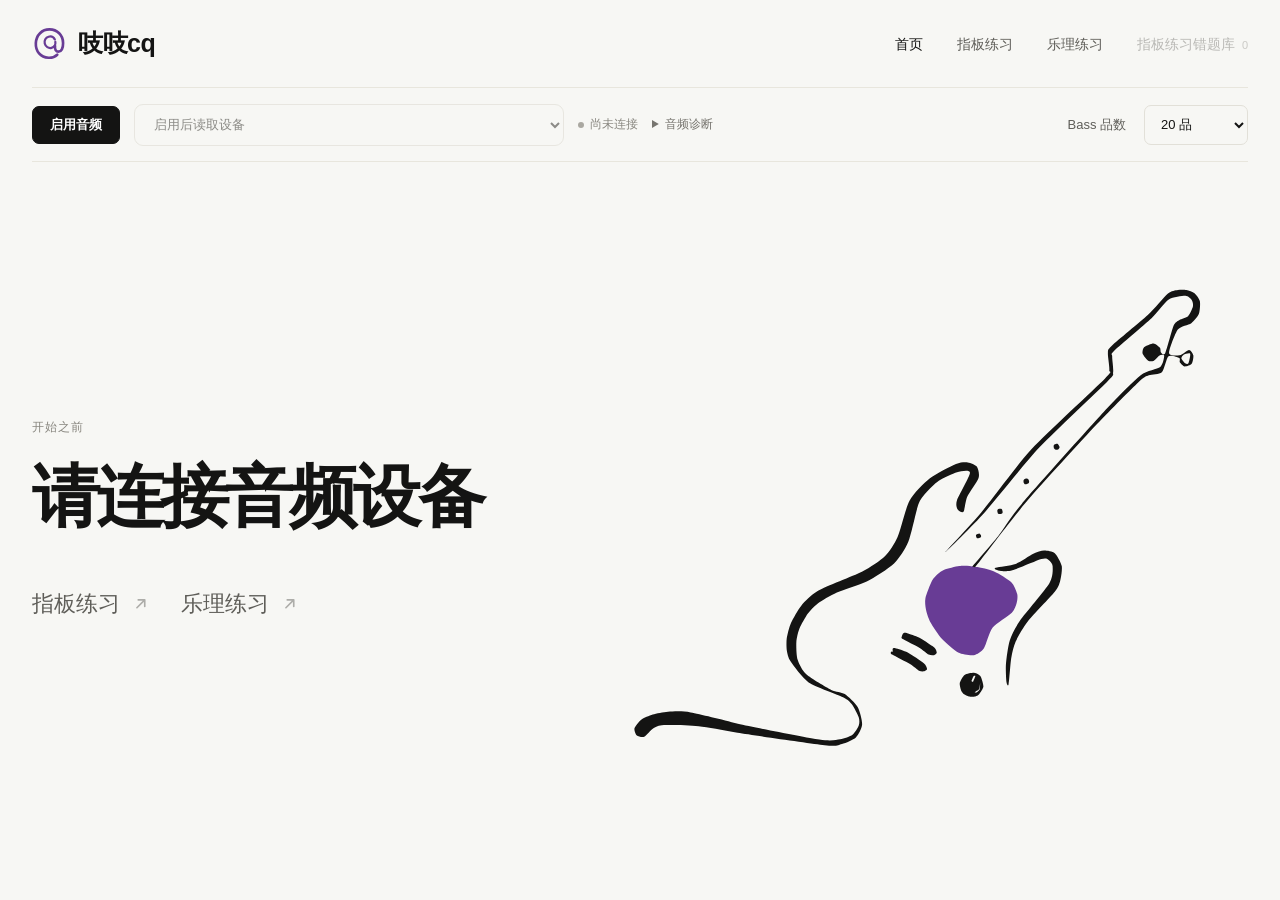
==== commit 6da53469: "feat: expand theory practice and refine responsive UI" ====
--- a/index.html
+++ b/index.html
@@ -6,10 +6,10 @@
   <link rel="icon" href="data:," />
   <title>贝斯指板练习</title>
   <link rel="stylesheet" href="base-styles.css?v=20260902-1" />
-  <link rel="stylesheet" href="styles.css?v=20260904-1" />
-  <script src="home-ui.js?v=20260902-1" defer></script>
+  <link rel="stylesheet" href="styles.css?v=20260905-13" />
+  <script src="home-ui.js?v=20260905-4" defer></script>
   <script src="bass-motion.js?v=20260902-1" defer></script>
-  <script src="theory-hub.js?v=20260902-1" defer></script>
+  <script src="theory-hub.js?v=20260905-2" defer></script>
 </head>
 <body>
   <main class="shell">
@@ -71,12 +71,14 @@
         <h2 data-tuning-text="productTitle">选择你的练习</h2>
         <nav class="practice-entry-list" aria-label="练习入口">
           <button id="fretboardTab" class="practice-entry" data-description="音名、弦位、八度与反应速度" data-tuning-module="fretboardCard">
+            <span class="practice-entry-breathe" aria-hidden="true"></span>
             <strong data-tuning-text="fretboardTitle">指板练习</strong><svg class="practice-entry-arrow" viewBox="0 0 12 12" aria-hidden="true"><path d="M3 9 9 3M4 3h5v5" /></svg>
             <small class="practice-entry-touch-description" data-tuning-text="fretboardDescription">音名、弦位、八度与反应速度</small>
           </button>
-          <button id="theoryTab" class="practice-entry" data-description="音阶、五度音型与三和弦琶音" data-tuning-module="theoryCard">
+          <button id="theoryTab" class="practice-entry" data-description="音阶、五度音型与和弦琶音" data-tuning-module="theoryCard">
+            <span class="practice-entry-breathe" aria-hidden="true"></span>
             <strong data-tuning-text="theoryTitle">乐理练习</strong><svg class="practice-entry-arrow" viewBox="0 0 12 12" aria-hidden="true"><path d="M3 9 9 3M4 3h5v5" /></svg>
-            <small class="practice-entry-touch-description" data-tuning-text="theoryDescription">音阶、五度音型与三和弦琶音</small>
+            <small class="practice-entry-touch-description" data-tuning-text="theoryDescription">音阶、五度音型与和弦琶音</small>
           </button>
         </nav>
         <p id="practiceEntryDescription" class="practice-entry-description" aria-live="polite"></p>
@@ -174,7 +176,7 @@
       <section id="theoryHub" class="theory-hub">
         <nav class="theory-hub-tabs" role="tablist" aria-label="选择乐理练习">
           <button class="theory-hub-tab is-selected" type="button" role="tab" aria-selected="true" data-hub-theory="scale">音阶</button>
-          <button class="theory-hub-tab" type="button" role="tab" aria-selected="false" data-hub-theory="triad">三和弦琶音</button>
+          <button class="theory-hub-tab" type="button" role="tab" aria-selected="false" data-hub-theory="triad">和弦琶音</button>
           <button class="theory-hub-tab" type="button" role="tab" aria-selected="false" data-hub-theory="interval">五度音型</button>
           <button class="theory-hub-tab" type="button" role="tab" aria-selected="false" data-hub-theory="degree">调内级数</button>
         </nav>
@@ -198,7 +200,7 @@
         </section>
         <footer class="practice-footer">@吱吱cq</footer>
       </section>
-      <select id="theoryType" hidden aria-label="当前乐理练习"><option value="scale">音阶</option><option value="interval">五度音型</option><option value="triad">三和弦琶音</option><option value="degree">调内级数</option></select>
+      <select id="theoryType" hidden aria-label="当前乐理练习"><option value="scale">音阶</option><option value="interval">五度音型</option><option value="triad">和弦琶音</option><option value="degree">调内级数</option></select>
       <section id="theoryPractice" hidden>
       <div class="subpage-bar theory-hub-back-row"><button id="backTheoryButton" class="back-button">返回乐理 Hub</button><strong id="theoryPracticeTitle" class="sr-only">音阶</strong></div>
       <div class="practice-grid theory-grid">
@@ -207,11 +209,14 @@
         <summary><span>训练范围</span><small id="theoryOptionsSummary">可选</small></summary>
         <section class="settings theory-settings">
         <div id="scaleQualityRow" class="setting-row">
-          <div><strong>调式</strong></div>
-          <div class="choice">
-            <label><input type="radio" name="scaleQuality" value="major" checked><span>大调</span></label>
-            <label><input type="radio" name="scaleQuality" value="minor"><span>自然小调</span></label>
-          </div>
+          <div><strong id="scaleQualityLabel">音阶类型</strong></div>
+          <select id="scaleQuality" class="compact-select" aria-label="音阶类型">
+            <option value="major" selected>大调</option>
+            <option value="minor">自然小调</option>
+            <option value="major-pentatonic">大调五声音阶</option>
+            <option value="minor-pentatonic">小调五声音阶</option>
+            <option value="minor-blues">小调布鲁斯音阶</option>
+          </select>
         </div>
         <div id="theoryRootRangeRow" class="setting-row">
           <div><strong id="theoryRootRangeLabel">主音范围</strong></div>
@@ -241,7 +246,7 @@
           </div>
         </div>
         <div id="arpStringRow" class="setting-row" hidden>
-          <div><strong>起始弦</strong><small>两八度琶音从 E 弦或 A 弦根音开始</small></div>
+          <div><strong>起始弦</strong><small>从 E 弦或 A 弦根音开始</small></div>
           <div class="choice">
             <label><input type="radio" name="arpString" value="E"><span>E 弦</span></label>
             <label><input type="radio" name="arpString" value="A"><span>A 弦</span></label>
@@ -249,9 +254,15 @@
           </div>
         </div>
         <div id="triadRow" class="setting-row" hidden>
-          <div><strong>和弦类型</strong><small>连续上行两个八度</small></div>
-          <select id="triadType" class="compact-select" aria-label="三和弦类型">
-            <option value="random">不指定</option><option value="major" selected>大三和弦</option><option value="minor">小三和弦</option>
+          <div><strong>和弦类型</strong></div>
+          <select id="triadType" class="compact-select" aria-label="和弦类型">
+            <option value="random">不指定</option>
+            <option value="major" selected>大三和弦</option>
+            <option value="minor">小三和弦</option>
+            <option value="diminished">减三和弦</option>
+            <option value="major7">大七和弦（Maj7）</option>
+            <option value="minor7">小七和弦（m7）</option>
+            <option value="dominant7">属七和弦（7）</option>
           </select>
         </div>
         </section>
@@ -301,6 +312,6 @@
       <button id="continueTimedButton" class="secondary">继续计时练习</button>
     </div>
   </dialog>
-  <script type="module" src="app.js?v=20260904-2"></script>
+  <script type="module" src="app.js?v=20260905-2"></script>
 </body>
 </html>
--- a/styles.css
+++ b/styles.css
@@ -206,7 +206,9 @@
 .hero-kicker { margin:0 0 24px; color:#88867f; font-size:12px; font-weight:500; letter-spacing:.08em; text-transform:uppercase; }
 .hero-copy h2 { max-width:620px; margin:0; color:#141413; font-size:clamp(54px,5.3vw,76px); font-weight:700; line-height:1.08; letter-spacing:-.055em; }
 .practice-entry-list { display:flex; align-items:center; gap:20px; margin-top:48px; }
-.practice-entry { display:inline-flex; align-items:center; gap:13px; min-height:46px; padding:6px 0; border:0; border-radius:8px; background:transparent; color:#5f5e59; font-family:"PingFang SC","Microsoft YaHei",sans-serif; font-size:clamp(19px,1.7vw,25px); font-weight:400; line-height:1.2; transition:background-color 150ms ease,color 150ms ease,padding 150ms ease; }
+.practice-entry { position:relative; display:inline-flex; align-items:center; gap:13px; min-height:46px; padding:6px 0; border:0; border-radius:8px; background:transparent; color:#5f5e59; font-family:"PingFang SC","Microsoft YaHei",sans-serif; font-size:clamp(19px,1.7vw,25px); font-weight:400; line-height:1.2; transition:background-color 150ms ease,color 150ms ease,padding 150ms ease; }
+.practice-entry-breathe { position:absolute; z-index:0; top:50%; left:calc(50% - 26px); width:auto; height:100%; aspect-ratio:1; border-radius:50%; background:transparent; pointer-events:none; transform:translate(-50%,-50%); }
+.practice-entry strong,.practice-entry .practice-entry-arrow,.practice-entry .practice-entry-touch-description { position:relative; z-index:1; }
 .practice-entry strong { font-weight:400; }
 .practice-entry-touch-description { position:absolute; width:1px; height:1px; padding:0; margin:-1px; overflow:hidden; clip:rect(0,0,0,0); white-space:nowrap; border:0; }
 .practice-entry-arrow { width:.72em; height:.72em; fill:none; stroke:currentColor; stroke-width:1.25; stroke-linecap:round; stroke-linejoin:round; opacity:.48; transition:opacity 150ms ease; }
@@ -304,8 +306,30 @@
   .practice-entry strong { flex:0 0 auto; }
   .practice-entry-touch-description { flex:1 1 auto; min-width:0; }
 }
+@keyframes home-touch-entry-breathe {
+  0%,100% { background-color:rgba(216,206,230,0); }
+  50% { background-color:rgba(216,206,230,.52); }
+}
+@media (hover:none) and (pointer:coarse) {
+  body:not(.in-practice) .practice-entry-breathe { animation:home-touch-entry-breathe 3.2s ease-in-out infinite; }
+  body:not(.in-practice) .practice-entry:nth-child(2) .practice-entry-breathe { animation-delay:-1.45s; }
+}
+@media (hover:none) and (max-width:520px) {
+  .practice-entry-breathe { left:calc(50% - 153px); }
+}
+@media (hover:none) and (min-width:521px) and (max-width:1366px) {
+  .practice-entry-breathe { left:calc(50% - 83px); }
+}
+@supports (-webkit-touch-callout:none) {
+  @media (hover:none) {
+    body:not(.in-practice) .practice-entry-breathe { animation:home-touch-entry-breathe 3.2s ease-in-out infinite; }
+    body:not(.in-practice) .practice-entry:nth-child(2) .practice-entry-breathe { animation-delay:-1.45s; }
+  }
+}
+body.home-touch-breathe-fallback:not(.in-practice) .practice-entry-breathe { animation:none; }
 @media(prefers-reduced-motion:reduce) {
   .practice-entry,.practice-entry-arrow,.practice-entry-description,.top-nav-link::after { transition:none; }
+  body:not(.in-practice) .practice-entry-breathe { animation:none; }
 }
 
 /* Fretboard practice — reuses the confirmed home editorial system. */
@@ -486,6 +510,13 @@
 #theoryPractice .scale-direction { margin:16px 0 38px; color:#5f5e59; font-size:14px; font-weight:400; }
 #theoryPractice .scale-progress { --sequence-node-size:56px; --sequence-gap:7px; display:flex; flex-wrap:wrap; justify-content:center; gap:var(--sequence-gap); margin:0 auto 36px; }
 #theoryPractice .scale-progress.round-trip { display:grid; grid-template-columns:repeat(8,var(--sequence-node-size)); gap:var(--sequence-gap); max-width:none; }
+#theoryPractice[data-theory-kind="triad"] .scale-progress.long-chord { grid-template-columns:repeat(9,var(--sequence-node-size)); }
+#theoryPractice[data-theory-kind="scale"][data-sequence-length="11"] .scale-progress { grid-template-columns:repeat(12,calc((var(--sequence-node-size) - var(--sequence-gap))/2)); }
+#theoryPractice[data-theory-kind="scale"][data-sequence-length="11"] .scale-step { grid-column:span 2; }
+#theoryPractice[data-theory-kind="scale"][data-sequence-length="11"] .scale-step:nth-child(7) { grid-column:2 / span 2; }
+#theoryPractice[data-theory-kind="scale"][data-sequence-length="13"] .scale-progress { grid-template-columns:repeat(14,calc((var(--sequence-node-size) - var(--sequence-gap))/2)); }
+#theoryPractice[data-theory-kind="scale"][data-sequence-length="13"] .scale-step { grid-column:span 2; }
+#theoryPractice[data-theory-kind="scale"][data-sequence-length="13"] .scale-step:nth-child(8) { grid-column:2 / span 2; }
 #theoryPractice .scale-step { width:var(--sequence-node-size); height:var(--sequence-node-size); border:1px solid #e2e0d8; border-radius:8px; background:transparent; color:#5f5e59; box-shadow:none; }
 #theoryPractice .scale-step.done { border-color:#683c95; background:transparent; color:#683c95; box-shadow:none; }
 #theoryPractice .scale-step.current,#theoryPractice .scale-step.hint { border:2px solid #683c95; background:transparent; color:#683c95; box-shadow:none; }
@@ -550,12 +581,22 @@
   #theoryPractice .scale-quiz { min-height:460px; padding:22px 0 28px; }
   #theoryPractice .scale-quiz .prompt { margin-top:40px; font-size:22px; }
   #theoryPractice .scale-quiz h2 { font-size:clamp(46px,14vw,68px); }
+  #theoryPractice[data-scale-type="major-pentatonic"] .scale-quiz h2,#theoryPractice[data-scale-type="minor-pentatonic"] .scale-quiz h2,#theoryPractice[data-scale-type="minor-blues"] .scale-quiz h2 { font-size:clamp(30px,8.8vw,36px); line-height:1.12; white-space:nowrap; }
   #theoryPractice .scale-progress { --sequence-node-size:44px; --sequence-gap:6px; }
   #theoryPractice[data-theory-kind="scale"] .scale-progress.round-trip { display:grid; grid-template-columns:repeat(12,19px); column-gap:6px; row-gap:10px; justify-content:center; width:max-content; max-width:100%; }
   #theoryPractice[data-theory-kind="scale"] .scale-progress.round-trip .scale-step { grid-column:span 2; justify-self:center; }
   #theoryPractice[data-theory-kind="scale"] .scale-progress.round-trip .scale-step:nth-child(1) { grid-column:3 / span 2; }
   #theoryPractice[data-theory-kind="scale"] .scale-progress.round-trip .scale-step:nth-child(5) { grid-column:2 / span 2; }
   #theoryPractice[data-theory-kind="scale"] .scale-progress.round-trip .scale-step:nth-child(10) { grid-column:1 / span 2; }
+  #theoryPractice[data-theory-kind="scale"][data-sequence-length="11"] .scale-progress.round-trip { grid-template-columns:repeat(8,19px); }
+  #theoryPractice[data-theory-kind="scale"][data-sequence-length="11"] .scale-progress.round-trip .scale-step:nth-child(1),#theoryPractice[data-theory-kind="scale"][data-sequence-length="11"] .scale-progress.round-trip .scale-step:nth-child(5),#theoryPractice[data-theory-kind="scale"][data-sequence-length="11"] .scale-progress.round-trip .scale-step:nth-child(10) { grid-column:span 2; }
+  #theoryPractice[data-theory-kind="scale"][data-sequence-length="11"] .scale-progress.round-trip .scale-step:nth-child(9) { grid-column:2 / span 2; }
+  #theoryPractice[data-theory-kind="scale"][data-sequence-length="13"] .scale-progress.round-trip { grid-template-columns:repeat(10,19px); }
+  #theoryPractice[data-theory-kind="scale"][data-sequence-length="13"] .scale-progress.round-trip .scale-step:nth-child(1),#theoryPractice[data-theory-kind="scale"][data-sequence-length="13"] .scale-progress.round-trip .scale-step:nth-child(5),#theoryPractice[data-theory-kind="scale"][data-sequence-length="13"] .scale-progress.round-trip .scale-step:nth-child(10) { grid-column:span 2; }
+  #theoryPractice[data-theory-kind="scale"][data-sequence-length="13"] .scale-progress.round-trip .scale-step:nth-child(11) { grid-column:3 / span 2; }
+  #theoryPractice[data-theory-kind="triad"] .scale-progress.long-chord { display:grid; grid-template-columns:repeat(10,19px); column-gap:6px; row-gap:10px; justify-content:center; width:max-content; max-width:100%; }
+  #theoryPractice[data-theory-kind="triad"] .scale-progress.long-chord .scale-step { grid-column:span 2; justify-self:center; }
+  #theoryPractice[data-theory-kind="triad"] .scale-progress.long-chord .scale-step:nth-child(6) { grid-column:2 / span 2; }
   #theoryPractice[data-theory-kind="interval"] .scale-quiz h2,#theoryPractice[data-theory-kind="triad"] .scale-quiz h2,#theoryPractice[data-theory-kind="degree"] .scale-quiz h2 { font-size:clamp(34px,10vw,44px); line-height:1.12; text-wrap:balance; overflow-wrap:normal; word-break:keep-all; }
   #theoryPractice .feedback { max-width:100%; min-width:0; }
   #theoryPractice .quiz-actions { align-items:stretch; flex-direction:column; }
@@ -569,10 +610,15 @@
 @media(min-width:701px) and (max-width:1100px) and (orientation:landscape) {
   #theoryPractice .theory-grid { --practice-column-gap:26px; gap:var(--practice-column-gap); }
   #theoryPractice[data-theory-kind="interval"] .scale-quiz h2,#theoryPractice[data-theory-kind="triad"] .scale-quiz h2,#theoryPractice[data-theory-kind="degree"] .scale-quiz h2 { font-size:clamp(42px,5vw,58px); line-height:1.1; text-wrap:balance; overflow-wrap:normal; word-break:keep-all; }
+  #theoryPractice[data-scale-type="major-pentatonic"] .scale-quiz h2,#theoryPractice[data-scale-type="minor-pentatonic"] .scale-quiz h2,#theoryPractice[data-scale-type="minor-blues"] .scale-quiz h2 { font-size:clamp(38px,4vw,48px); line-height:1.1; white-space:nowrap; }
 }
 @media(min-width:701px) and (max-width:900px) and (orientation:portrait) {
   #theoryPractice .theory-grid { --practice-column-gap:20px; gap:var(--practice-column-gap); }
   #theoryPractice[data-theory-kind="interval"] .scale-quiz h2,#theoryPractice[data-theory-kind="triad"] .scale-quiz h2,#theoryPractice[data-theory-kind="degree"] .scale-quiz h2 { font-size:clamp(38px,5.5vw,48px); line-height:1.1; text-wrap:balance; overflow-wrap:normal; word-break:keep-all; }
+  #theoryPractice[data-scale-type="major-pentatonic"] .scale-quiz h2,#theoryPractice[data-scale-type="minor-pentatonic"] .scale-quiz h2,#theoryPractice[data-scale-type="minor-blues"] .scale-quiz h2 { font-size:clamp(34px,4.8vw,42px); line-height:1.1; white-space:nowrap; }
+  #theoryPractice[data-theory-kind="triad"] .scale-progress.long-chord { grid-template-columns:repeat(10,calc((var(--sequence-node-size) - var(--sequence-gap))/2)); }
+  #theoryPractice[data-theory-kind="triad"] .scale-progress.long-chord .scale-step { grid-column:span 2; }
+  #theoryPractice[data-theory-kind="triad"] .scale-progress.long-chord .scale-step:nth-child(6) { grid-column:2 / span 2; }
   body:not(.in-practice) .home-hero { grid-template-columns:1fr; min-height:auto; padding:54px 0 38px; }
   body:not(.in-practice) .hero-copy { max-width:none; }
   body:not(.in-practice) .bass-illustration { width:min(86%,650px); margin-top:18px; justify-self:center; transform:none; }
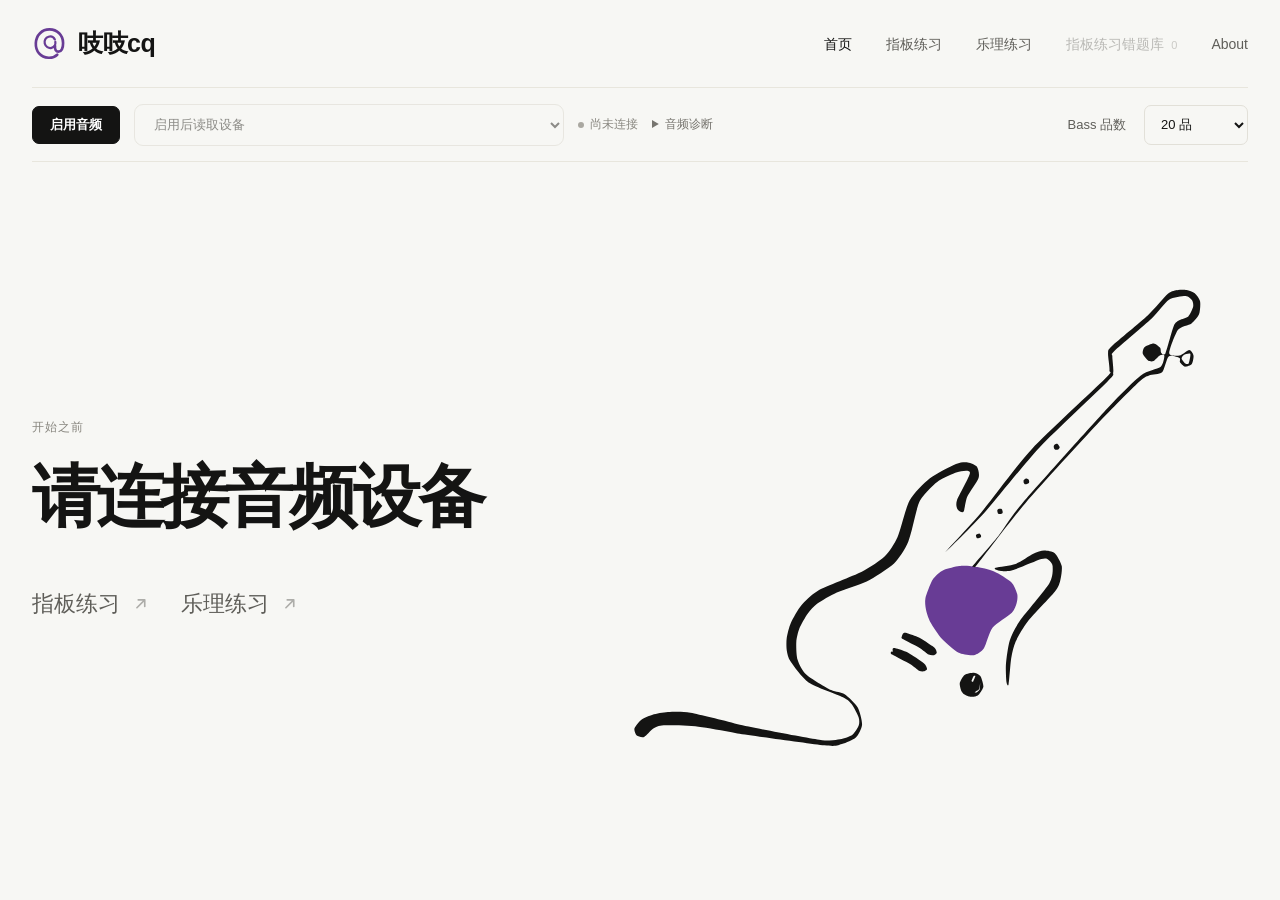
==== commit c9750d4e: "feat: refine about modal and audio device state" ====
--- a/index.html
+++ b/index.html
@@ -6,8 +6,8 @@
   <link rel="icon" href="data:," />
   <title>贝斯指板练习</title>
   <link rel="stylesheet" href="base-styles.css?v=20260902-1" />
-  <link rel="stylesheet" href="styles.css?v=20260905-13" />
-  <script src="home-ui.js?v=20260905-4" defer></script>
+  <link rel="stylesheet" href="styles.css?v=20260919-13" />
+  <script src="home-ui.js?v=20260919-1" defer></script>
   <script src="bass-motion.js?v=20260902-1" defer></script>
   <script src="theory-hub.js?v=20260905-2" defer></script>
 </head>
@@ -32,6 +32,7 @@
         <button class="top-nav-link" type="button" data-home-action="fretboard">指板练习</button>
         <button class="top-nav-link" type="button" data-home-action="theory">乐理练习</button>
         <button id="headerWrongBank" class="top-nav-link" type="button" data-home-action="wrong">指板练习错题库 <span id="headerWrongCount">0</span></button>
+        <button id="aboutButton" class="top-nav-link" type="button">About</button>
       </nav>
     </header>
 
@@ -304,6 +305,27 @@
     <div class="wrong-practice-head"><h2>错题练习</h2><span id="wrongPracticeRemaining"></span></div>
     <div id="wrongPracticeBody" class="wrong-practice-body"></div>
   </dialog>
+  <dialog id="aboutDialog" class="about-dialog" aria-labelledby="aboutDialogTitle">
+    <header class="about-dialog-head">
+      <h2 id="aboutDialogTitle">About</h2>
+      <button id="closeAboutButton" class="about-dialog-close" type="button" aria-label="关闭 About">×</button>
+    </header>
+    <div class="about-dialog-copy">
+      <p>这是一个帮助记忆贝斯指板的小工具。</p>
+      <p>它可以听实际弹奏的音高，和你一起完成练习。</p>
+      <p>目前包含指板音位记忆和一部分乐理练习，欢迎探索。</p>
+    </div>
+    <div class="about-dialog-signoff">
+      <div class="about-dialog-contact">
+        <span>找到我</span>
+        <strong>小红书 @吱吱cq</strong>
+        <svg class="about-dialog-spiral" viewBox="0 0 20 20" aria-hidden="true">
+          <path d="M10 2.5c4.15 0 7 2.65 7 6.25 0 4.2-3.45 7.25-7.65 7.25C5.7 16 3 13.75 3 10.65c0-2.85 2.25-4.9 5-4.9 2.35 0 4 1.45 4 3.35 0 1.65-1.3 2.85-2.9 2.85-1.35 0-2.3-.85-2.3-1.9 0-.9.65-1.55 1.45-1.55" />
+        </svg>
+      </div>
+      <img class="about-dialog-maimai" src="assets/maimai-about.png" alt="麦麦" />
+    </div>
+  </dialog>
   <dialog id="timeSupportDialog" class="support-dialog">
     <h2>需要切换为不限时吗？</h2>
     <p>已经连续 5 题超时或出现错误。可以先取消计时，专注找到正确的音。</p>
@@ -312,6 +334,6 @@
       <button id="continueTimedButton" class="secondary">继续计时练习</button>
     </div>
   </dialog>
-  <script type="module" src="app.js?v=20260905-2"></script>
+  <script type="module" src="app.js?v=20260919-4"></script>
 </body>
 </html>
--- a/styles.css
+++ b/styles.css
@@ -183,6 +183,31 @@
 #headerWrongCount { display:inline-block; min-width:1ch; margin-left:3px; color:#8b8983; font-size:11px; }
 .practice-brand-title { display:none; }
 
+.about-dialog { width:min(640px,calc(100% - 48px)); max-height:calc(100vh - 32px); padding:32px 42px 22px; overflow:auto; border:1px solid #e2e0d8; border-radius:16px; background:#f7f7f4; color:#141413; box-shadow:0 18px 50px rgba(20,20,19,.12); }
+.about-dialog::backdrop { background:rgba(20,20,19,.42); backdrop-filter:none; }
+.about-dialog-head { display:flex; align-items:center; justify-content:space-between; gap:24px; margin-bottom:28px; }
+.about-dialog-head h2 { margin:0; color:#141413; font-size:28px; font-weight:650; line-height:1.2; letter-spacing:-.025em; }
+.about-dialog-close { display:inline-flex; align-items:center; justify-content:center; width:40px; height:40px; min-height:40px; margin:-7px -8px -7px 0; padding:0; border:0; border-radius:0; outline:0; background:transparent; color:#aaa8a1; font:300 18px/1 Arial,sans-serif; box-shadow:none; }
+.about-dialog-close:hover { outline:0; background:transparent; color:#85837d; box-shadow:none; }
+.about-dialog-close:focus-visible { outline:0; background:transparent; color:#aaa8a1; box-shadow:none; }
+.about-dialog-copy { width:100%; margin:0; color:#5f5e59; font-size:17px; font-weight:400; line-height:1.7; }
+.about-dialog-copy p { margin:0; }
+.about-dialog-copy p+p { margin-top:8px; }
+.about-dialog-signoff { display:grid; grid-template-columns:minmax(170px,1fr) 300px; align-items:center; margin-top:-18px; margin-bottom:-18px; transform:translateX(-64px); }
+.about-dialog-maimai { position:relative; display:block; grid-column:2; grid-row:1; width:300px; height:auto; margin:0; transform:translate(42px,-20px); }
+.about-dialog-contact { z-index:1; display:flex; align-items:center; grid-column:1; grid-row:1; flex-direction:column; gap:2px; transform:translate(10px,2px); color:#683c95; font-size:14px; font-weight:450; line-height:1.4; text-align:center; }
+.about-dialog-contact strong { color:#683c95; font-size:14px; font-weight:500; }
+.about-dialog-spiral { width:19px; height:19px; margin-top:5px; overflow:visible; fill:none; stroke:#683c95; stroke-width:1.35; stroke-linecap:round; stroke-linejoin:round; }
+
+@media(max-width:900px) and (min-width:521px) {
+  .about-dialog { width:min(620px,calc(100% - 48px)); padding:30px 38px 20px; }
+  .about-dialog-head h2 { font-size:27px; }
+  .about-dialog-copy { width:100%; font-size:17px; }
+  .about-dialog-signoff { grid-template-columns:minmax(160px,1fr) 270px; margin-top:-12px; margin-bottom:-14px; transform:translateX(-52px); }
+  .about-dialog-maimai { width:270px; transform:translate(36px,-16px); }
+  .about-dialog-contact { transform:translate(8px,0); }
+}
+
 body:not(.in-practice) .home-setup-bar { display:grid; grid-template-columns:minmax(0,1fr) auto auto; grid-template-rows:auto; align-items:center; gap:18px; min-height:74px; margin:0; padding:12px 0; border:0; border-bottom:1px solid #e8e6dd; border-radius:0; background:transparent; box-shadow:none; }
 .setup-main { display:flex; align-items:center; gap:14px; min-width:0; }
 body:not(.in-practice) #startButton { flex:0 0 auto; min-height:38px; padding:0 17px; border:1px solid #141413; border-radius:7px; background:#141413; color:#fff; font-size:13px; font-weight:600; }
@@ -286,6 +311,17 @@
   .practice-entry { font-size:21px; }
   .practice-entry-description { margin-top:14px; font-size:14px; }
   .bass-illustration { width:100%; margin:8px 0 0; }
+  .about-dialog { width:calc(100% - 32px); max-height:calc(100vh - 28px); padding:24px 22px 18px; border-radius:14px; }
+  .about-dialog-head { margin-bottom:24px; }
+  .about-dialog-head h2 { font-size:24px; }
+  .about-dialog-close { width:40px; height:40px; min-height:40px; margin:-8px -9px -8px 0; }
+  .about-dialog-copy { width:100%; font-size:15px; line-height:1.7; }
+  .about-dialog-copy p+p { margin-top:7px; }
+  .about-dialog-signoff { grid-template-columns:108px 190px; justify-content:center; margin-top:2px; margin-bottom:-8px; transform:translateX(-18px); }
+  .about-dialog-maimai { width:190px; transform:translate(16px,-8px); }
+  .about-dialog-contact { gap:1px; transform:translate(0,-3px); font-size:12px; }
+  .about-dialog-contact strong { font-size:12px; }
+  .about-dialog-spiral { width:18px; height:18px; margin-top:4px; }
 }
 @media(max-width:520px) and (orientation:portrait) {
   body:not(.in-practice) .home-hero { overflow-x:clip; }
@@ -490,6 +526,7 @@
 #theoryPractice .theory-grid { --practice-column-gap:clamp(38px,5vw,76px); grid-template-columns:minmax(280px,340px) minmax(0,1fr); align-items:start; gap:var(--practice-column-gap); }
 #theoryPractice .practice-sidebar,#theoryPractice .practice-main { min-width:0; }
 #theoryPractice .practice-main { position:relative; }
+#theoryPractice .theory-practice-main { container-type:inline-size; }
 #theoryPractice .practice-sidebar { position:relative; align-self:center; }
 #theoryPractice .theory-options { margin:0; padding:18px; border:0; border-radius:12px; background:#f2f2ef; box-shadow:none; }
 #theoryPractice .theory-options>summary { display:flex; align-items:center; justify-content:space-between; padding:0 0 12px; border:0; color:#141413; font-size:17px; font-weight:600; cursor:pointer; }
@@ -612,7 +649,7 @@
   #theoryPractice[data-theory-kind="interval"] .scale-quiz h2,#theoryPractice[data-theory-kind="triad"] .scale-quiz h2,#theoryPractice[data-theory-kind="degree"] .scale-quiz h2 { font-size:clamp(42px,5vw,58px); line-height:1.1; text-wrap:balance; overflow-wrap:normal; word-break:keep-all; }
   #theoryPractice[data-scale-type="major-pentatonic"] .scale-quiz h2,#theoryPractice[data-scale-type="minor-pentatonic"] .scale-quiz h2,#theoryPractice[data-scale-type="minor-blues"] .scale-quiz h2 { font-size:clamp(38px,4vw,48px); line-height:1.1; white-space:nowrap; }
 }
-@media(min-width:701px) and (max-width:900px) and (orientation:portrait) {
+@media(min-width:701px) and (max-width:1100px) and (orientation:portrait) {
   #theoryPractice .theory-grid { --practice-column-gap:20px; gap:var(--practice-column-gap); }
   #theoryPractice[data-theory-kind="interval"] .scale-quiz h2,#theoryPractice[data-theory-kind="triad"] .scale-quiz h2,#theoryPractice[data-theory-kind="degree"] .scale-quiz h2 { font-size:clamp(38px,5.5vw,48px); line-height:1.1; text-wrap:balance; overflow-wrap:normal; word-break:keep-all; }
   #theoryPractice[data-scale-type="major-pentatonic"] .scale-quiz h2,#theoryPractice[data-scale-type="minor-pentatonic"] .scale-quiz h2,#theoryPractice[data-scale-type="minor-blues"] .scale-quiz h2 { font-size:clamp(34px,4.8vw,42px); line-height:1.1; white-space:nowrap; }
@@ -629,6 +666,11 @@
   #theoryHubHero[data-hub-kind="scale"] .theory-preview-sequence--scale .theory-preview-node:nth-child(4n+3) { transform:translateY(0); }
   #theoryHubHero[data-hub-kind="scale"] .theory-preview-sequence--scale .theory-preview-node:nth-child(4n) { transform:translateY(-6px); }
   #theoryHubHero[data-hub-kind="scale"] .theory-preview-sequence--scale .theory-preview-node:nth-child(n+5) { position:relative; left:14px; }
+}
+@media(min-width:701px) {
+  @container (max-width:780px) {
+    #theoryPractice[data-theory-kind="interval"] .scale-quiz h2,#theoryPractice[data-theory-kind="triad"] .scale-quiz h2,#theoryPractice[data-theory-kind="degree"] .scale-quiz h2 { font-size:clamp(38px,9cqi,48px); }
+  }
 }
 
 /* Theory Hub — independent preview layer; formal practice styles remain unchanged. */
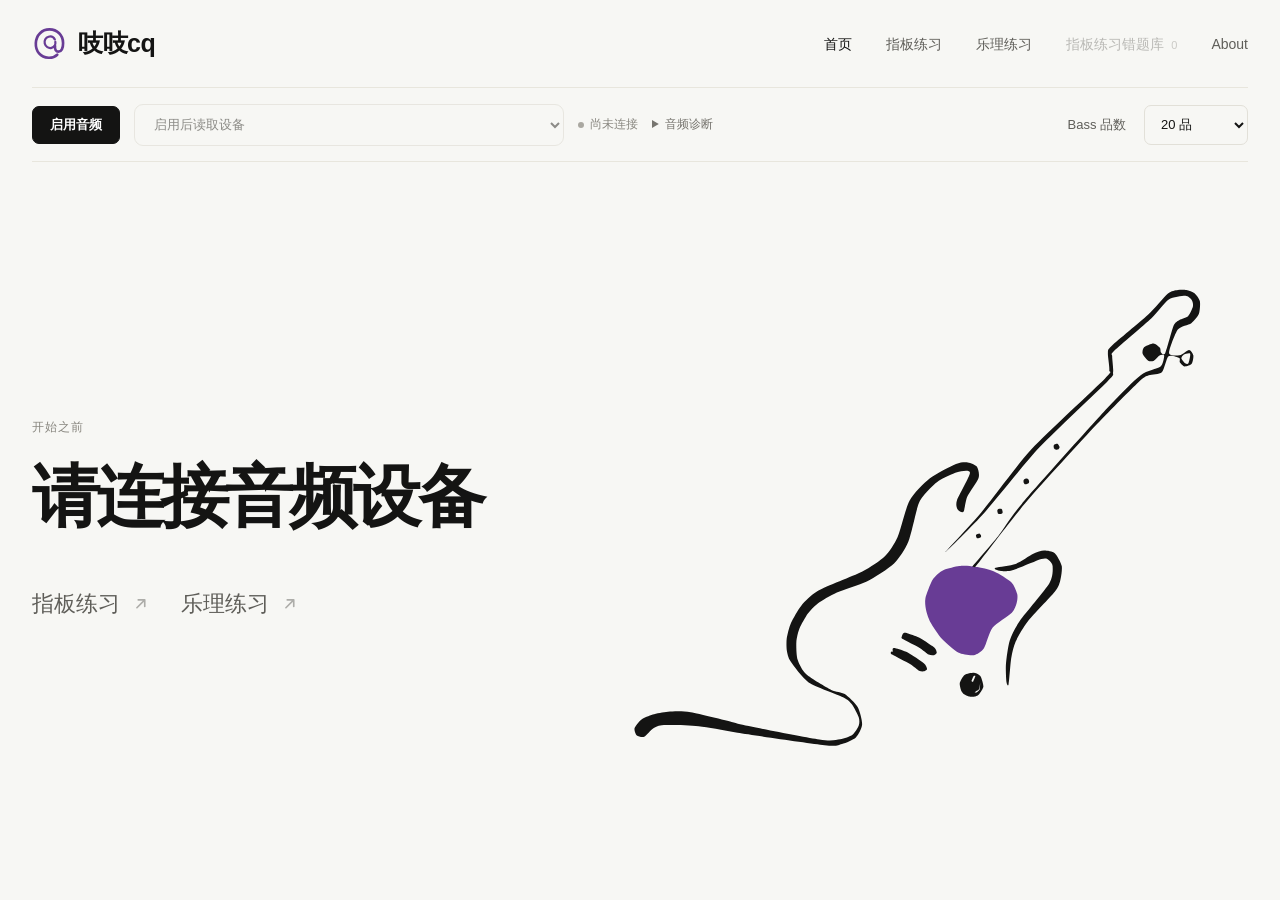
==== commit c6d577ec: "perf: optimize about image loading" ====
--- a/index.html
+++ b/index.html
@@ -4,6 +4,7 @@
   <meta charset="UTF-8" />
   <meta name="viewport" content="width=device-width, initial-scale=1" />
   <link rel="icon" href="data:," />
+  <link rel="preload" as="image" href="assets/maimai-about.webp" type="image/webp" />
   <title>贝斯指板练习</title>
   <link rel="stylesheet" href="base-styles.css?v=20260902-1" />
   <link rel="stylesheet" href="styles.css?v=20260919-13" />
@@ -323,7 +324,7 @@
           <path d="M10 2.5c4.15 0 7 2.65 7 6.25 0 4.2-3.45 7.25-7.65 7.25C5.7 16 3 13.75 3 10.65c0-2.85 2.25-4.9 5-4.9 2.35 0 4 1.45 4 3.35 0 1.65-1.3 2.85-2.9 2.85-1.35 0-2.3-.85-2.3-1.9 0-.9.65-1.55 1.45-1.55" />
         </svg>
       </div>
-      <img class="about-dialog-maimai" src="assets/maimai-about.png" alt="麦麦" />
+      <img class="about-dialog-maimai" src="assets/maimai-about.webp" alt="麦麦" />
     </div>
   </dialog>
   <dialog id="timeSupportDialog" class="support-dialog">
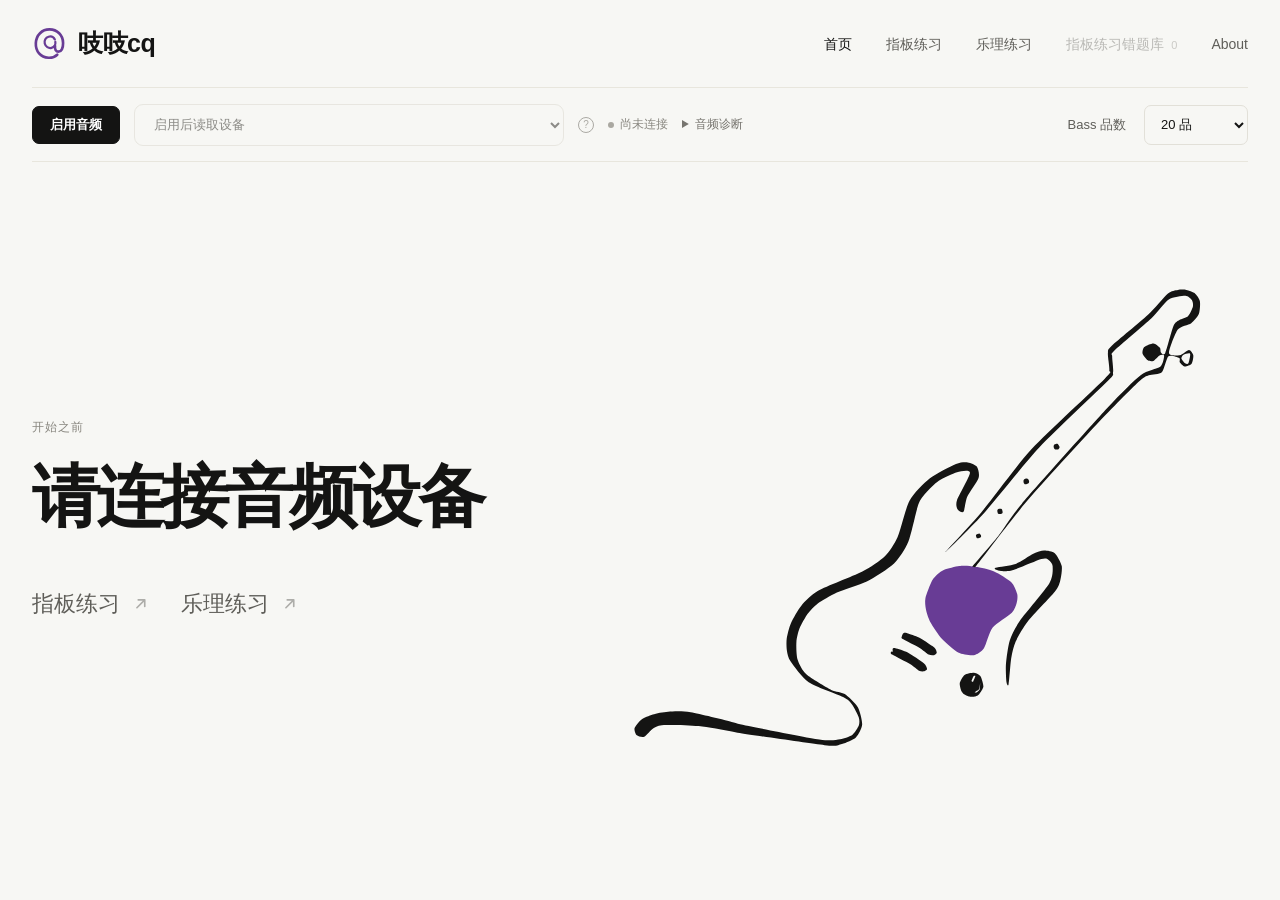
==== commit cfa40523: "feat: add contextual practice help" ====
--- a/index.html
+++ b/index.html
@@ -7,8 +7,8 @@
   <link rel="preload" as="image" href="assets/maimai-about.webp" type="image/webp" />
   <title>贝斯指板练习</title>
   <link rel="stylesheet" href="base-styles.css?v=20260902-1" />
-  <link rel="stylesheet" href="styles.css?v=20260919-13" />
-  <script src="home-ui.js?v=20260919-1" defer></script>
+  <link rel="stylesheet" href="styles.css?v=20260920-1" />
+  <script src="home-ui.js?v=20260920-1" defer></script>
   <script src="bass-motion.js?v=20260902-1" defer></script>
   <script src="theory-hub.js?v=20260905-2" defer></script>
 </head>
@@ -44,6 +44,10 @@
           <label class="sr-only" for="deviceSelect" data-tuning-text="audioLabel">音频输入设备</label>
           <select id="deviceSelect" disabled><option value="">启用后读取设备</option></select>
         </div>
+        <span class="help-note help-note--audio">
+          <button class="help-note-trigger" type="button" aria-label="音频输入说明" aria-expanded="false">?</button>
+          <span class="help-note-popover" role="tooltip" hidden>声卡直连通常能获得更稳定的输入。</span>
+        </span>
         <p id="deviceStatus" class="status"><span class="dot"></span>尚未连接</p>
         <details id="diagnosticPanel" class="diagnostic-panel" data-tuning-module="diagnostics">
           <summary>音频诊断</summary>
@@ -131,7 +135,7 @@
         </div>
       </div>
       <div class="setting-row">
-        <div><strong>答题时间</strong><small>超时不记入错题库</small></div>
+        <div><strong>答题时间</strong><small>超时不计入错题库</small></div>
         <div class="choice">
           <label><input type="radio" name="timeLimit" value="0" checked><span>不限时</span></label>
           <label><input type="radio" name="timeLimit" value="5"><span>5 秒</span></label>
@@ -167,7 +171,13 @@
     </section>
     <div class="fretboard-mobile-footer-actions">
       <button class="fretboard-mobile-home back-button" type="button" data-home-action="home">返回首页</button>
-      <div id="fretboardCoverage" class="coverage-status">覆盖 0 / 0</div>
+      <div class="coverage-help-group">
+        <div id="fretboardCoverage" class="coverage-status">覆盖 0 / 0</div>
+        <span class="help-note help-note--coverage">
+          <button class="help-note-trigger" type="button" aria-label="题库覆盖说明" aria-expanded="false">?</button>
+          <span class="help-note-popover" role="tooltip" hidden>当前设置下完整练过的题目 / 全部题目</span>
+        </span>
+      </div>
     </div>
     </div>
     </div>
@@ -292,7 +302,13 @@
       </section>
       <div class="theory-mobile-footer-actions">
         <button class="theory-mobile-hub back-button" type="button" data-theory-return>返回乐理 Hub</button>
-        <div id="theoryCoverage" class="coverage-status">覆盖 0 / 0</div>
+        <div class="coverage-help-group">
+          <div id="theoryCoverage" class="coverage-status">覆盖 0 / 0</div>
+          <span class="help-note help-note--coverage">
+            <button class="help-note-trigger" type="button" aria-label="题库覆盖说明" aria-expanded="false">?</button>
+            <span class="help-note-popover" role="tooltip" hidden>当前设置下完整练过的题目 / 全部题目</span>
+          </span>
+        </div>
       </div>
       </div>
       </div>
@@ -303,7 +319,20 @@
     </section>
   </main>
   <dialog id="wrongPracticeDialog" class="wrong-practice-dialog">
-    <div class="wrong-practice-head"><h2>错题练习</h2><span id="wrongPracticeRemaining"></span></div>
+    <div class="wrong-practice-head">
+      <div class="wrong-practice-title-row">
+        <h2>错题练习</h2>
+        <span class="help-note help-note--inverse">
+          <button class="help-note-trigger" type="button" aria-label="错题库说明" aria-expanded="false">?</button>
+          <span class="help-note-popover" role="tooltip" hidden>
+            <span>同一道题连续答错两次后会进入错题库。</span>
+            <span>首次作答正确才会移出。</span>
+            <span>错题库会保存在当前设备的浏览器中。</span>
+          </span>
+        </span>
+      </div>
+      <span id="wrongPracticeRemaining"></span>
+    </div>
     <div id="wrongPracticeBody" class="wrong-practice-body"></div>
   </dialog>
   <dialog id="aboutDialog" class="about-dialog" aria-labelledby="aboutDialogTitle">
@@ -314,6 +343,7 @@
     <div class="about-dialog-copy">
       <p>这是一个帮助记忆贝斯指板的小工具。</p>
       <p>它可以听实际弹奏的音高，和你一起完成练习。</p>
+      <p class="about-dialog-storage-note">练习进度和训练设置在刷新或关闭网站后会重置。</p>
       <p>目前包含指板音位记忆和一部分乐理练习，欢迎探索。</p>
     </div>
     <div class="about-dialog-signoff">
--- a/styles.css
+++ b/styles.css
@@ -183,6 +183,19 @@
 #headerWrongCount { display:inline-block; min-width:1ch; margin-left:3px; color:#8b8983; font-size:11px; }
 .practice-brand-title { display:none; }
 
+.help-note { position:relative; display:inline-flex; align-items:center; flex:0 0 auto; }
+.help-note-trigger { display:inline-grid; place-items:center; width:16px; height:16px; min-height:16px; padding:0; border:1px solid currentColor; border-radius:50%; background:transparent; color:#88867f; font:400 10px/1 "PingFang SC","Microsoft YaHei",sans-serif; opacity:.68; box-shadow:none; }
+.help-note-trigger:hover,.help-note-trigger:focus-visible,.help-note-trigger[aria-expanded="true"] { background:transparent; color:#5f5e59; opacity:1; box-shadow:none; }
+.help-note-popover { position:fixed; z-index:10000; width:max-content; max-width:min(260px,calc(100vw - 24px)); padding:9px 11px; border:1px solid #e2e0d8; border-radius:7px; background:#f7f7f4; color:#5f5e59; font-size:11px; font-weight:400; line-height:1.55; text-align:left; white-space:normal; box-shadow:0 6px 18px rgba(20,20,19,.06); }
+.help-note-popover[hidden] { display:none; }
+.help-note-popover>span { display:block; }
+.help-note--inverse .help-note-trigger { color:rgba(255,255,255,.74); }
+.help-note--inverse .help-note-trigger:hover,.help-note--inverse .help-note-trigger:focus-visible,.help-note--inverse .help-note-trigger[aria-expanded="true"] { color:#fff; }
+.help-note--coverage .help-note-trigger { width:14px; height:14px; min-height:14px; color:#5f5e59; font-size:9px; opacity:.55; }
+.coverage-help-group { display:flex; align-items:center; justify-content:flex-end; gap:5px; }
+.wrong-practice-title-row { display:flex; align-items:center; gap:8px; }
+.help-note--audio { align-self:center; }
+
 .about-dialog { width:min(640px,calc(100% - 48px)); max-height:calc(100vh - 32px); padding:32px 42px 22px; overflow:auto; border:1px solid #e2e0d8; border-radius:16px; background:#f7f7f4; color:#141413; box-shadow:0 18px 50px rgba(20,20,19,.12); }
 .about-dialog::backdrop { background:rgba(20,20,19,.42); backdrop-filter:none; }
 .about-dialog-head { display:flex; align-items:center; justify-content:space-between; gap:24px; margin-bottom:28px; }
@@ -193,7 +206,8 @@
 .about-dialog-copy { width:100%; margin:0; color:#5f5e59; font-size:17px; font-weight:400; line-height:1.7; }
 .about-dialog-copy p { margin:0; }
 .about-dialog-copy p+p { margin-top:8px; }
-.about-dialog-signoff { display:grid; grid-template-columns:minmax(170px,1fr) 300px; align-items:center; margin-top:-18px; margin-bottom:-18px; transform:translateX(-64px); }
+.about-dialog-copy .about-dialog-storage-note { margin-top:12px; }
+.about-dialog-signoff { display:grid; grid-template-columns:minmax(170px,1fr) 300px; align-items:center; margin-top:-26px; margin-bottom:-18px; transform:translateX(-64px); }
 .about-dialog-maimai { position:relative; display:block; grid-column:2; grid-row:1; width:300px; height:auto; margin:0; transform:translate(42px,-20px); }
 .about-dialog-contact { z-index:1; display:flex; align-items:center; grid-column:1; grid-row:1; flex-direction:column; gap:2px; transform:translate(10px,2px); color:#683c95; font-size:14px; font-weight:450; line-height:1.4; text-align:center; }
 .about-dialog-contact strong { color:#683c95; font-size:14px; font-weight:500; }
@@ -203,7 +217,7 @@
   .about-dialog { width:min(620px,calc(100% - 48px)); padding:30px 38px 20px; }
   .about-dialog-head h2 { font-size:27px; }
   .about-dialog-copy { width:100%; font-size:17px; }
-  .about-dialog-signoff { grid-template-columns:minmax(160px,1fr) 270px; margin-top:-12px; margin-bottom:-14px; transform:translateX(-52px); }
+  .about-dialog-signoff { grid-template-columns:minmax(160px,1fr) 270px; margin-top:-20px; margin-bottom:-14px; transform:translateX(-52px); }
   .about-dialog-maimai { width:270px; transform:translate(36px,-16px); }
   .about-dialog-contact { transform:translate(8px,0); }
 }
@@ -317,7 +331,7 @@
   .about-dialog-close { width:40px; height:40px; min-height:40px; margin:-8px -9px -8px 0; }
   .about-dialog-copy { width:100%; font-size:15px; line-height:1.7; }
   .about-dialog-copy p+p { margin-top:7px; }
-  .about-dialog-signoff { grid-template-columns:108px 190px; justify-content:center; margin-top:2px; margin-bottom:-8px; transform:translateX(-18px); }
+  .about-dialog-signoff { grid-template-columns:108px 190px; justify-content:center; margin-top:-6px; margin-bottom:-8px; transform:translateX(-18px); }
   .about-dialog-maimai { width:190px; transform:translate(16px,-8px); }
   .about-dialog-contact { gap:1px; transform:translate(0,-3px); font-size:12px; }
   .about-dialog-contact strong { font-size:12px; }
@@ -442,6 +456,8 @@
 #fretboardModule .quiz-actions .secondary:hover:not(:disabled),#fretboardModule .quiz-actions .secondary:focus-visible:not(:disabled) { border-color:#c9c7bf; background:#f3f1ec; }
 #fretboardModule .quiz-actions .secondary:disabled { color:#5f5e59; opacity:.4; }
 #fretboardModule .coverage-status { margin-top:20px; padding:0; border:0; color:#5f5e59; font-size:12px; font-weight:500; line-height:1.4; text-align:right; opacity:.4; }
+#fretboardModule .coverage-help-group,#theoryPractice .coverage-help-group { margin-top:20px; }
+#fretboardModule .coverage-help-group .coverage-status,#theoryPractice .coverage-help-group .coverage-status { margin-top:0; }
 .practice-footer { display:none; padding:clamp(58px,8vw,96px) 0 28px; color:#88867f; font-size:12px; font-weight:500; letter-spacing:.08em; text-align:center; }
 
 @media(max-width:980px) {
@@ -642,6 +658,7 @@
   #fretboardModule .fretboard-mobile-footer-actions { display:flex; align-items:baseline; justify-content:space-between; gap:16px; margin-top:16px; }
   #fretboardModule .fretboard-mobile-home { display:inline-flex; align-items:center; justify-content:center; width:auto; min-height:38px; padding:0 12px; border:1px solid #e2e0d8; border-radius:7px; background:transparent; color:#141413; font-size:13px; font-weight:500; line-height:1; box-shadow:none; }
   #fretboardModule .fretboard-mobile-footer-actions .coverage-status { margin:0; padding:0; }
+  #fretboardModule .fretboard-mobile-footer-actions .coverage-help-group { margin:0; }
 }
 
 @media(min-width:701px) and (max-width:1100px) and (orientation:landscape) {
@@ -824,15 +841,16 @@
 
 /* Shared Mobile setup bar: one layout for home, practice, and Theory Hub. */
 @media(max-width:520px) {
-  #audioControls.home-setup-bar,body.in-practice #audioControls.home-setup-bar.controls.compact { display:grid; grid-template-columns:auto minmax(0,1fr) auto; column-gap:8px; row-gap:10px; align-items:center; }
+  #audioControls.home-setup-bar,body.in-practice #audioControls.home-setup-bar.controls.compact { display:grid; grid-template-columns:auto minmax(0,1fr) auto auto; column-gap:8px; row-gap:10px; align-items:center; }
   #audioControls.home-setup-bar .setup-main,body.in-practice #audioControls.home-setup-bar.controls.compact .setup-main { display:contents; }
   #audioControls.home-setup-bar #startButton,body.in-practice #audioControls.home-setup-bar.controls.compact #startButton { grid-column:1; grid-row:1; }
   #audioControls.home-setup-bar .device-field,body.in-practice #audioControls.home-setup-bar.controls.compact .device-field { grid-column:2; grid-row:1; min-width:0; }
   #audioControls.home-setup-bar #deviceSelect,body.in-practice #audioControls.home-setup-bar.controls.compact #deviceSelect { min-width:0; }
-  #audioControls.home-setup-bar .diagnostic-panel,body.in-practice #audioControls.home-setup-bar.controls.compact .diagnostic-panel { grid-column:3; grid-row:1; justify-self:end; margin:0; }
+  #audioControls.home-setup-bar .help-note--audio,body.in-practice #audioControls.home-setup-bar.controls.compact .help-note--audio { grid-column:3; grid-row:1; }
+  #audioControls.home-setup-bar .diagnostic-panel,body.in-practice #audioControls.home-setup-bar.controls.compact .diagnostic-panel { grid-column:4; grid-row:1; justify-self:end; margin:0; }
   #audioControls.home-setup-bar .status,body.in-practice #audioControls.home-setup-bar.controls.compact .status { grid-column:1 / 3; grid-row:2; justify-self:start; margin:0; }
-  #audioControls.home-setup-bar .bass-setup-copy,body.in-practice #audioControls.home-setup-bar.controls.compact .bass-setup-copy { display:flex; grid-column:2; grid-row:2; align-self:center; justify-self:end; padding:0; border:0; }
-  #audioControls.home-setup-bar .instrument-config,body.in-practice #audioControls.home-setup-bar.controls.compact .instrument-config { display:block; grid-column:3; grid-row:2; margin:0; padding:0; border:0; }
+  #audioControls.home-setup-bar .bass-setup-copy,body.in-practice #audioControls.home-setup-bar.controls.compact .bass-setup-copy { display:flex; grid-column:3; grid-row:2; align-self:center; justify-self:end; padding:0; border:0; }
+  #audioControls.home-setup-bar .instrument-config,body.in-practice #audioControls.home-setup-bar.controls.compact .instrument-config { display:block; grid-column:4; grid-row:2; margin:0; padding:0; border:0; }
 }
 
 /* Wrong-practice overlay: reuse the confirmed fretboard practice presentation. */
@@ -871,4 +889,5 @@
   #theoryPractice .theory-mobile-footer-actions { display:flex; align-items:baseline; justify-content:space-between; gap:16px; margin-top:16px; }
   #theoryPractice .theory-mobile-hub { display:inline-flex; align-items:center; justify-content:center; width:auto; min-height:38px; padding:0 12px; border:1px solid #e2e0d8; border-radius:7px; background:transparent; color:#141413; font-size:13px; font-weight:500; line-height:1; box-shadow:none; }
   #theoryPractice .theory-mobile-footer-actions .coverage-status { margin:0; padding:0; }
-}
+  #theoryPractice .theory-mobile-footer-actions .coverage-help-group { margin:0; }
+}
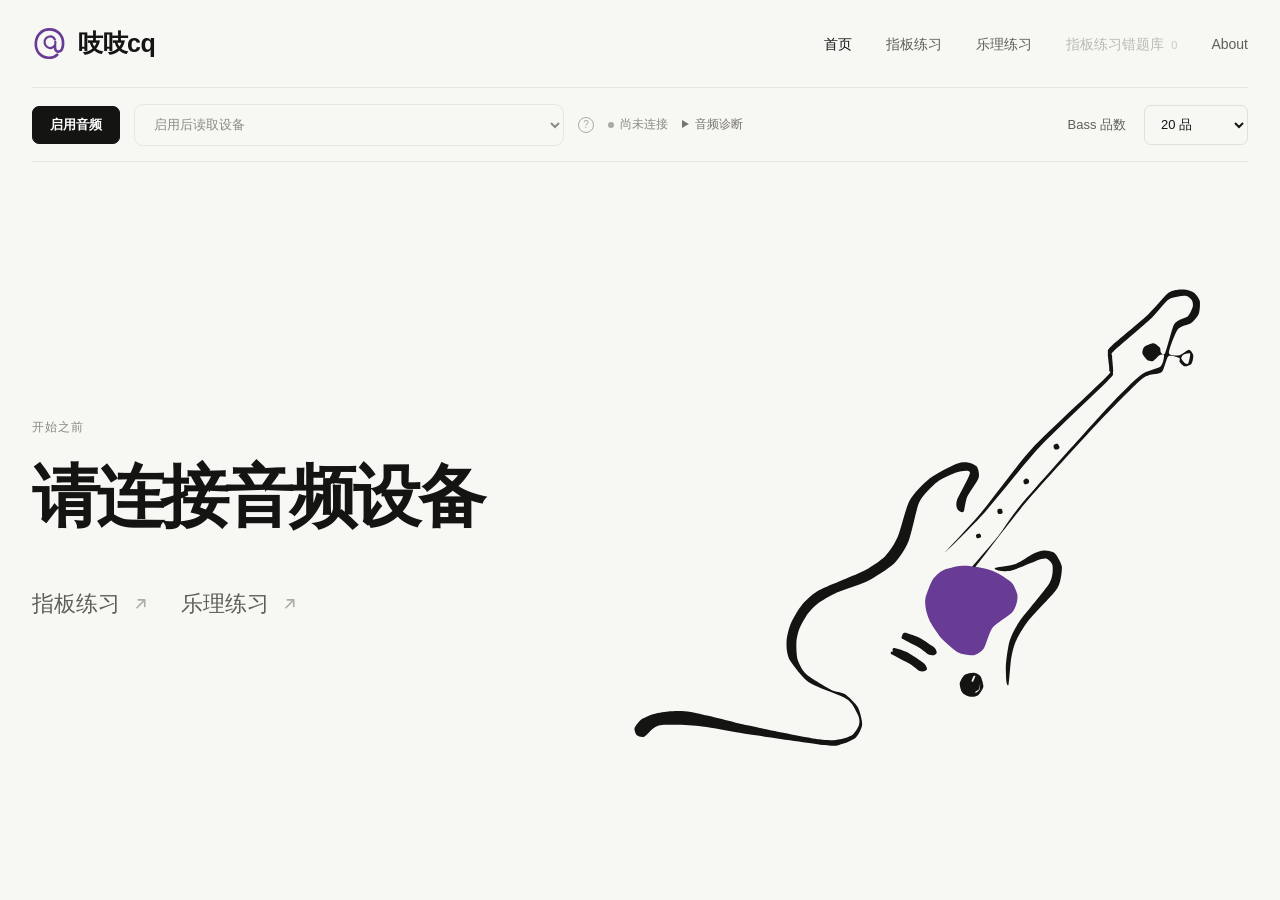
==== commit e5fbf6fa: "Update index.html" ====
--- a/index.html
+++ b/index.html
@@ -46,7 +46,7 @@
         </div>
         <span class="help-note help-note--audio">
           <button class="help-note-trigger" type="button" aria-label="音频输入说明" aria-expanded="false">?</button>
-          <span class="help-note-popover" role="tooltip" hidden>声卡直连通常能获得更稳定的输入。</span>
+          <span class="help-note-popover" role="tooltip" hidden>推荐使用声卡，自带麦可能不稳定。</span>
         </span>
         <p id="deviceStatus" class="status"><span class="dot"></span>尚未连接</p>
         <details id="diagnosticPanel" class="diagnostic-panel" data-tuning-module="diagnostics">
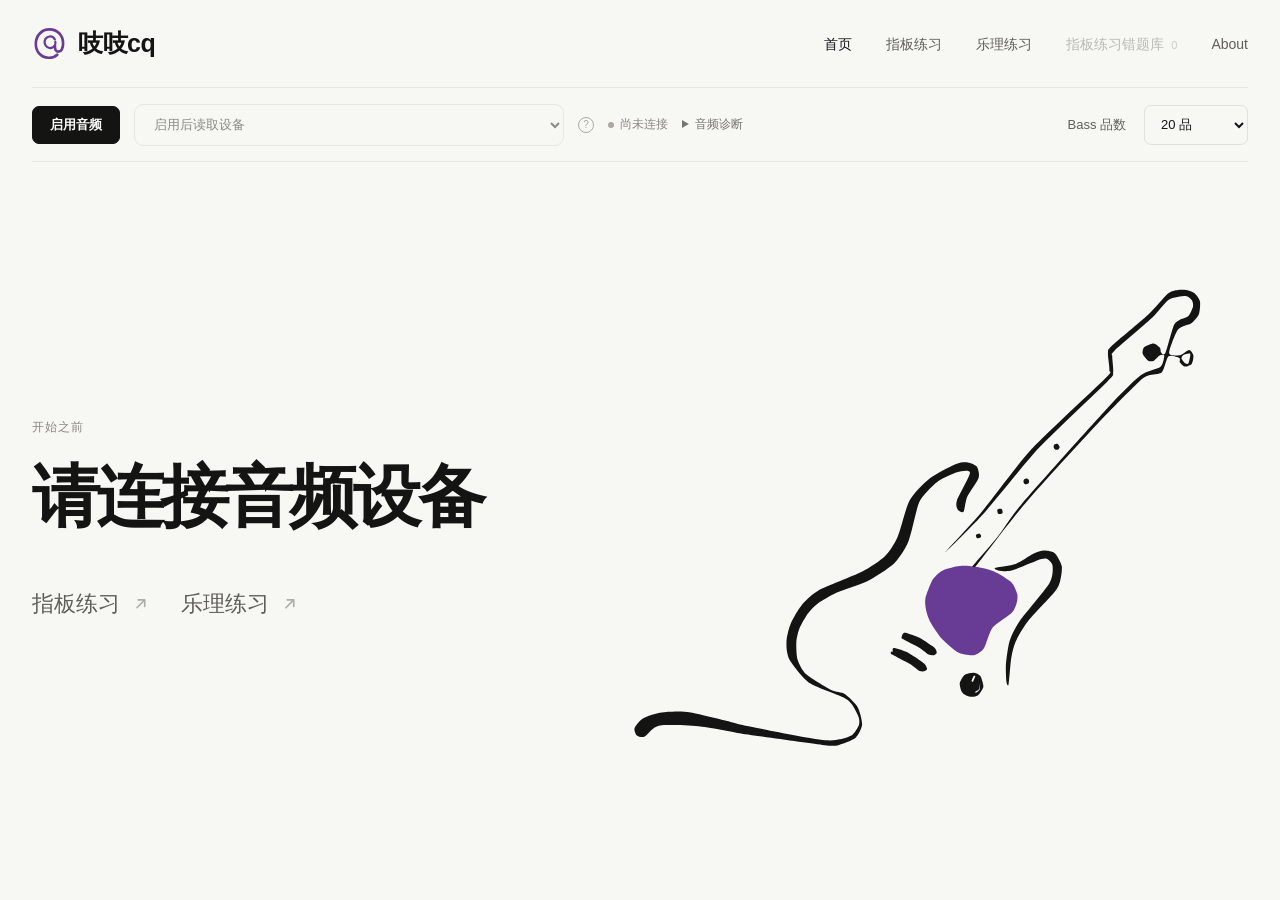
==== commit 354898c2: "feat: refine about content" ====
--- a/index.html
+++ b/index.html
@@ -7,7 +7,7 @@
   <link rel="preload" as="image" href="assets/maimai-about.webp" type="image/webp" />
   <title>贝斯指板练习</title>
   <link rel="stylesheet" href="base-styles.css?v=20260902-1" />
-  <link rel="stylesheet" href="styles.css?v=20260920-1" />
+  <link rel="stylesheet" href="styles.css?v=20260920-2" />
   <script src="home-ui.js?v=20260920-1" defer></script>
   <script src="bass-motion.js?v=20260902-1" defer></script>
   <script src="theory-hub.js?v=20260905-2" defer></script>
@@ -344,7 +344,7 @@
       <p>这是一个帮助记忆贝斯指板的小工具。</p>
       <p>它可以听实际弹奏的音高，和你一起完成练习。</p>
       <p class="about-dialog-storage-note">练习进度和训练设置在刷新或关闭网站后会重置。</p>
-      <p>目前包含指板音位记忆和一部分乐理练习，欢迎探索。</p>
+      <p>目前包含指板音位记忆和一部分乐理内容，欢迎探索。</p>
     </div>
     <div class="about-dialog-signoff">
       <div class="about-dialog-contact">
@@ -354,7 +354,10 @@
           <path d="M10 2.5c4.15 0 7 2.65 7 6.25 0 4.2-3.45 7.25-7.65 7.25C5.7 16 3 13.75 3 10.65c0-2.85 2.25-4.9 5-4.9 2.35 0 4 1.45 4 3.35 0 1.65-1.3 2.85-2.9 2.85-1.35 0-2.3-.85-2.3-1.9 0-.9.65-1.55 1.45-1.55" />
         </svg>
       </div>
-      <img class="about-dialog-maimai" src="assets/maimai-about.webp" alt="麦麦" />
+      <div class="about-dialog-maimai-unit">
+        <img class="about-dialog-maimai" src="assets/maimai-about.webp" alt="麦麦" />
+        <span class="about-dialog-maimai-caption">特别致谢：麦麦女士</span>
+      </div>
     </div>
   </dialog>
   <dialog id="timeSupportDialog" class="support-dialog">
--- a/styles.css
+++ b/styles.css
@@ -208,7 +208,9 @@
 .about-dialog-copy p+p { margin-top:8px; }
 .about-dialog-copy .about-dialog-storage-note { margin-top:12px; }
 .about-dialog-signoff { display:grid; grid-template-columns:minmax(170px,1fr) 300px; align-items:center; margin-top:-26px; margin-bottom:-18px; transform:translateX(-64px); }
-.about-dialog-maimai { position:relative; display:block; grid-column:2; grid-row:1; width:300px; height:auto; margin:0; transform:translate(42px,-20px); }
+.about-dialog-maimai-unit { position:relative; display:flex; align-items:center; grid-column:2; grid-row:1; flex-direction:column; width:300px; transform:translate(42px,-20px); }
+.about-dialog-maimai { display:block; width:300px; height:auto; margin:0; }
+.about-dialog-maimai-caption { margin-top:2px; color:rgba(95,94,89,.62); font-size:11px; font-weight:400; line-height:1.3; white-space:nowrap; }
 .about-dialog-contact { z-index:1; display:flex; align-items:center; grid-column:1; grid-row:1; flex-direction:column; gap:2px; transform:translate(10px,2px); color:#683c95; font-size:14px; font-weight:450; line-height:1.4; text-align:center; }
 .about-dialog-contact strong { color:#683c95; font-size:14px; font-weight:500; }
 .about-dialog-spiral { width:19px; height:19px; margin-top:5px; overflow:visible; fill:none; stroke:#683c95; stroke-width:1.35; stroke-linecap:round; stroke-linejoin:round; }
@@ -218,7 +220,8 @@
   .about-dialog-head h2 { font-size:27px; }
   .about-dialog-copy { width:100%; font-size:17px; }
   .about-dialog-signoff { grid-template-columns:minmax(160px,1fr) 270px; margin-top:-20px; margin-bottom:-14px; transform:translateX(-52px); }
-  .about-dialog-maimai { width:270px; transform:translate(36px,-16px); }
+  .about-dialog-maimai-unit { width:270px; transform:translate(36px,-16px); }
+  .about-dialog-maimai { width:270px; }
   .about-dialog-contact { transform:translate(8px,0); }
 }
 
@@ -332,7 +335,9 @@
   .about-dialog-copy { width:100%; font-size:15px; line-height:1.7; }
   .about-dialog-copy p+p { margin-top:7px; }
   .about-dialog-signoff { grid-template-columns:108px 190px; justify-content:center; margin-top:-6px; margin-bottom:-8px; transform:translateX(-18px); }
-  .about-dialog-maimai { width:190px; transform:translate(16px,-8px); }
+  .about-dialog-maimai-unit { width:190px; transform:translate(16px,-8px); }
+  .about-dialog-maimai { width:190px; }
+  .about-dialog-maimai-caption { font-size:10px; }
   .about-dialog-contact { gap:1px; transform:translate(0,-3px); font-size:12px; }
   .about-dialog-contact strong { font-size:12px; }
   .about-dialog-spiral { width:18px; height:18px; margin-top:4px; }
